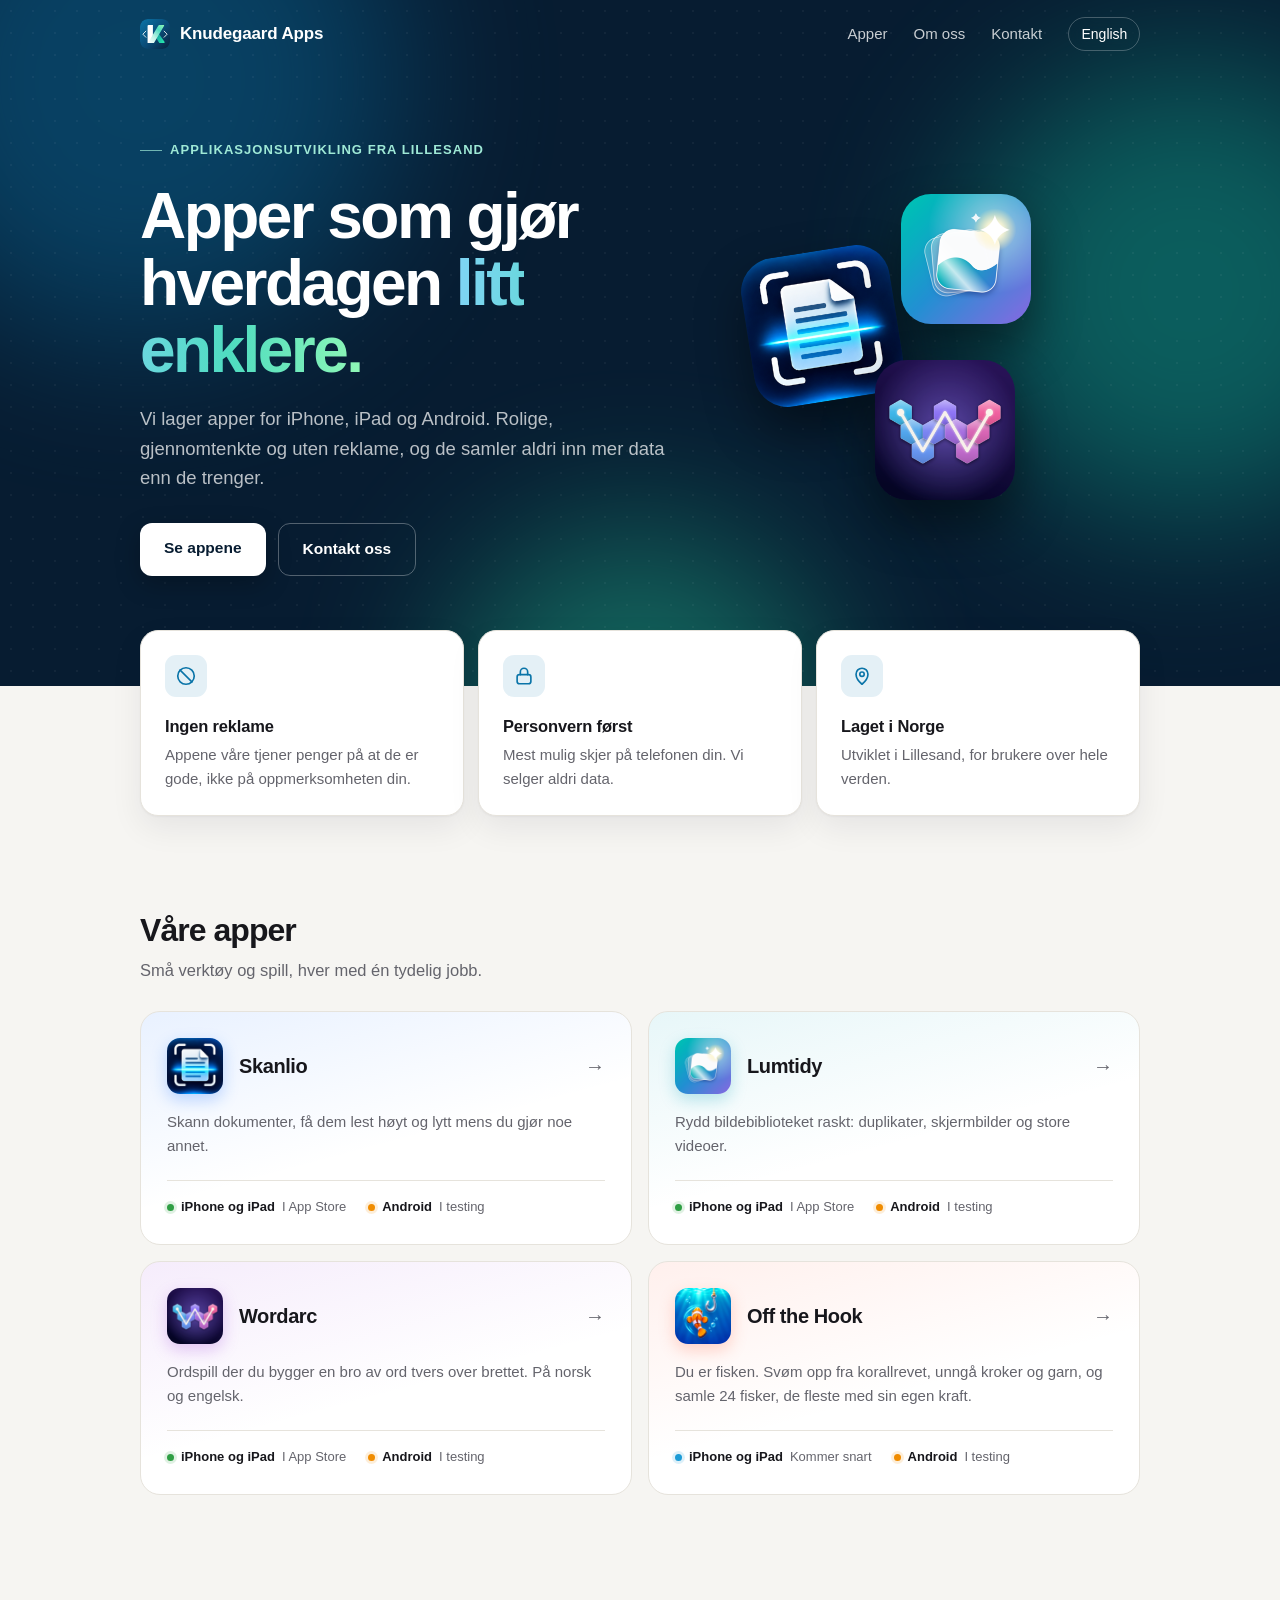
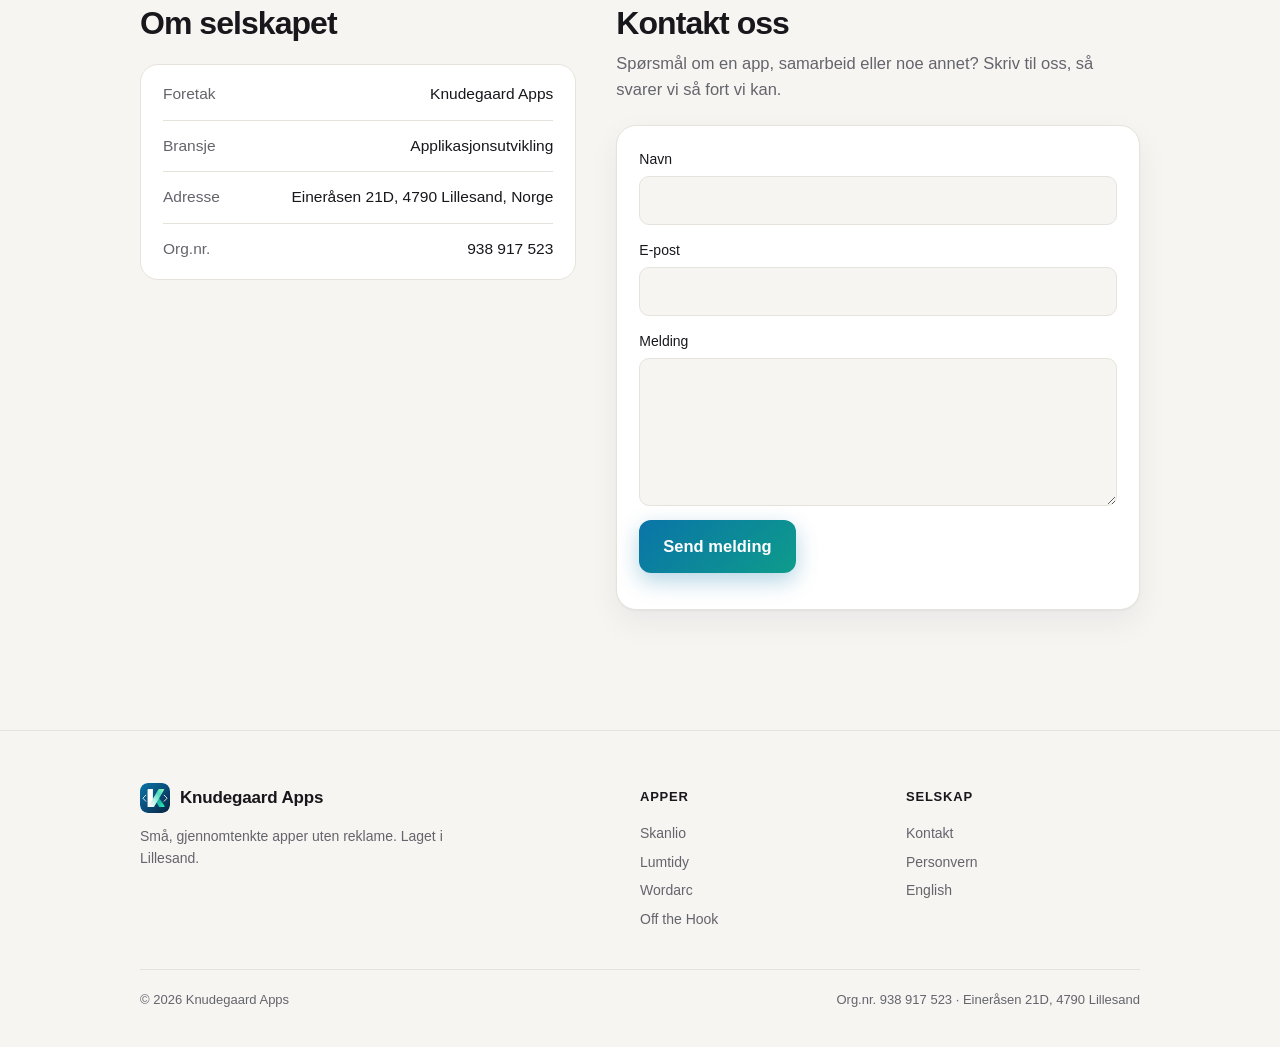
==== index.html @ a67d7568 "Fjern Google Fonts (personvern), bruk systemfont Co-Authored-By: Claude Opus 5.5 <noreply@anthropic." ====
<!doctype html>
<html lang="nb">
<head>
<meta charset="utf-8">
<meta name="viewport" content="width=device-width, initial-scale=1">
<title>Knudegaard Apps – apputvikling i Lillesand</title>
<meta name="description" content="Knudegaard Apps utvikler apper for iPhone, iPad og Android. Gjennomtenkte apper uten reklame og uten unødvendig datainnsamling.">
<meta name="theme-color" content="#071c31">
<link rel="icon" href="assets/favicon.svg" type="image/svg+xml"><link rel="apple-touch-icon" href="assets/apple-touch-icon.png">
<link rel="stylesheet" href="style.css?v=5">
<script type="application/ld+json">{"@context":"https://schema.org","@type":"Organization","name":"Knudegaard Apps","address":{"@type":"PostalAddress","streetAddress":"Eineråsen 21D","postalCode":"4790","addressLocality":"Lillesand","addressCountry":"NO"},"identifier":"938917523"}</script>
</head>
<body>
<header class="topbar"><div class="wrap bar">
  <a class="brand" href="./"><img class="mark" src="assets/logo.svg" alt="" width="30" height="30">Knudegaard Apps</a>
  <nav><a class="hide-sm" href="#apper">Apper</a><a class="hide-sm" href="#selskap">Om oss</a><a class="hide-sm" href="#kontakt">Kontakt</a><a class="lang" href="en/">English</a></nav>
</div></header>
<section class="hero">
  <div class="blob b1"></div><div class="blob b2"></div><div class="blob b3"></div>
  <div class="wrap">
    <div class="herogrid">
      <div>
        <p class="eyebrow">Applikasjonsutvikling fra Lillesand</p>
        <h1>Apper som gjør hverdagen <span class="grad">litt enklere.</span></h1>
        <p class="lead">Vi lager apper for iPhone, iPad og Android. Rolige, gjennomtenkte og uten reklame, og de samler aldri inn mer data enn de trenger.</p>
        <div class="ctas"><a class="btn primary" href="#apper">Se appene</a><a class="btn ghost" href="#kontakt">Kontakt oss</a></div>
      </div>
      <div class="stack" aria-hidden="true">
        <img class="i1" src="assets/skanlio.png" alt="">
        <img class="i2" src="assets/lumtidy.png" alt="">
        <img class="i3" src="assets/wordarc.png" alt="">
      </div>
    </div>
  </div>
</section>
<main class="wrap">
  <section class="values"><div class="value reveal"><span class="vicon" aria-hidden="true"><svg viewBox="0 0 24 24" width="22" height="22" fill="none" stroke="currentColor" stroke-width="1.8" stroke-linecap="round" stroke-linejoin="round"><circle cx="12" cy="12" r="9"/><path d="M5.6 5.6l12.8 12.8"/></svg></span><h3>Ingen reklame</h3><p>Appene våre tjener penger på at de er gode, ikke på oppmerksomheten din.</p></div><div class="value reveal"><span class="vicon" aria-hidden="true"><svg viewBox="0 0 24 24" width="22" height="22" fill="none" stroke="currentColor" stroke-width="1.8" stroke-linecap="round" stroke-linejoin="round"><rect x="4.5" y="10.5" width="15" height="10" rx="2.5"/><path d="M8 10.5V7.5a4 4 0 0 1 8 0v3"/></svg></span><h3>Personvern først</h3><p>Mest mulig skjer på telefonen din. Vi selger aldri data.</p></div><div class="value reveal"><span class="vicon" aria-hidden="true"><svg viewBox="0 0 24 24" width="22" height="22" fill="none" stroke="currentColor" stroke-width="1.8" stroke-linecap="round" stroke-linejoin="round"><path d="M12 21s-6.5-5.6-6.5-11a6.5 6.5 0 0 1 13 0c0 5.4-6.5 11-6.5 11z"/><circle cx="12" cy="10" r="2.4"/></svg></span><h3>Laget i Norge</h3><p>Utviklet i Lillesand, for brukere over hele verden.</p></div></section>

  <div class="sechead reveal" id="apper"><h2>Våre apper</h2><p class="sublead">Små verktøy og spill, hver med én tydelig jobb.</p></div>
  <div class="apps">
    <a class="app skanlio reveal" href="https://skanlio.app/">
  <div class="apphead"><img src="assets/skanlio.png" alt="" width="56" height="56"><strong>Skanlio</strong><span class="arrow" aria-hidden="true">→</span></div>
  <p>Skann dokumenter, få dem lest høyt og lytt mens du gjør noe annet.</p>
  <ul class="plats"><li class="plat live"><span>iPhone og iPad</span><b>I App Store</b></li><li class="plat test"><span>Android</span><b>I testing</b></li></ul>
</a>
    <a class="app lumtidy reveal" href="https://lumtidy.app/">
  <div class="apphead"><img src="assets/lumtidy.png" alt="" width="56" height="56"><strong>Lumtidy</strong><span class="arrow" aria-hidden="true">→</span></div>
  <p>Rydd bildebiblioteket raskt: duplikater, skjermbilder og store videoer.</p>
  <ul class="plats"><li class="plat live"><span>iPhone og iPad</span><b>I App Store</b></li><li class="plat test"><span>Android</span><b>I testing</b></li></ul>
</a>
    <a class="app wordarc reveal" href="https://wordarc.app/">
  <div class="apphead"><img src="assets/wordarc.png" alt="" width="56" height="56"><strong>Wordarc</strong><span class="arrow" aria-hidden="true">→</span></div>
  <p>Ordspill der du bygger en bro av ord tvers over brettet. På norsk og engelsk.</p>
  <ul class="plats"><li class="plat live"><span>iPhone og iPad</span><b>I App Store</b></li><li class="plat test"><span>Android</span><b>I testing</b></li></ul>
</a>
    <a class="app offthehook reveal" href="offthehook/">
  <div class="apphead"><img src="assets/offthehook.png" alt="" width="56" height="56"><strong>Off the Hook</strong><span class="arrow" aria-hidden="true">→</span></div>
  <p>Du er fisken. Svøm opp fra korallrevet, unngå kroker og garn, og samle 24 fisker, de fleste med sin egen kraft.</p>
  <ul class="plats"><li class="plat soon"><span>iPhone og iPad</span><b>Kommer snart</b></li><li class="plat test"><span>Android</span><b>I testing</b></li></ul>
</a>
  </div>

  <div class="twocol">
    <section class="reveal" id="selskap">
      <h2>Om selskapet</h2>
      <dl class="facts"><div><dt>Foretak</dt><dd>Knudegaard Apps</dd></div><div><dt>Bransje</dt><dd>Applikasjonsutvikling</dd></div><div><dt>Adresse</dt><dd>Eineråsen 21D, 4790 Lillesand, Norge</dd></div><div><dt>Org.nr.</dt><dd>938 917 523</dd></div></dl>
    </section>
    <section class="reveal">
      <h2 id="kontakt">Kontakt oss</h2>
      <p class="sublead">Spørsmål om en app, samarbeid eller noe annet? Skriv til oss, så svarer vi så fort vi kan.</p>
      <form class="contact" action="https://api.web3forms.com/submit" method="POST">
        <input type="hidden" name="access_key" value="a66e1077-ba51-46a3-9730-51c0641c0327">
        <input type="hidden" name="subject" value="Ny melding fra knudegaard.no">
        <input type="hidden" name="from_name" value="knudegaard.no">
        <input type="checkbox" name="botcheck" class="hp" tabindex="-1" autocomplete="off" aria-hidden="true">
        <label>Navn<input name="name" autocomplete="name" required maxlength="100"></label>
        <label>E-post<input type="email" name="email" autocomplete="email" required maxlength="200"></label>
        <label>Melding<textarea name="message" rows="5" required maxlength="5000"></textarea></label>
        <button type="submit">Send melding</button>
        <p class="status" role="status" aria-live="polite"></p>
      </form>
    </section>
  </div>
</main>
<footer class="site"><div class="wrap">
  <div class="fgrid">
    <div class="fbrand"><a class="brand" href="./"><img class="mark" src="assets/logo.svg" alt="" width="28" height="28">Knudegaard Apps</a><p>Små, gjennomtenkte apper uten reklame. Laget i Lillesand.</p></div>
    <div><h4>Apper</h4><a href="https://skanlio.app/">Skanlio</a><a href="https://lumtidy.app/">Lumtidy</a><a href="https://wordarc.app/">Wordarc</a><a href="offthehook/">Off the Hook</a></div>
    <div><h4>Selskap</h4><a href="#kontakt">Kontakt</a><a href="personvern.html">Personvern</a><a href="en/">English</a></div>
  </div>
  <div class="fbottom"><span>© 2026 Knudegaard Apps</span><span>Org.nr. 938 917 523 · Eineråsen 21D, 4790 Lillesand</span></div>
</div></footer>
<script>
const tb = document.querySelector('.topbar'), onS = () => tb.classList.toggle('scrolled', scrollY > 12); addEventListener('scroll', onS, { passive: true }); onS();
const io = 'IntersectionObserver' in window ? new IntersectionObserver((es) => es.forEach(e => { if (e.isIntersecting) { e.target.classList.add('in'); io.unobserve(e.target); } }), { threshold: 0.12 }) : null;
document.querySelectorAll('.reveal').forEach(el => io ? io.observe(el) : el.classList.add('in'));
document.querySelector('form.contact').addEventListener('submit', async (e) => {
  e.preventDefault();
  const f = e.target, b = f.querySelector('button'), s = f.querySelector('.status');
  b.disabled = true; b.textContent = 'Sender …'; s.textContent = ''; s.className = 'status';
  try {
    const r = await fetch(f.action, { method: 'POST', headers: { 'Accept': 'application/json' }, body: new FormData(f) });
    const j = await r.json();
    if (!r.ok || !j.success) throw new Error();
    f.reset(); s.textContent = 'Takk! Meldingen er sendt, og vi svarer så fort vi kan.'; s.classList.add('ok');
  } catch {
    s.textContent = 'Noe gikk galt. Prøv igjen litt senere.'; s.classList.add('err');
  } finally {
    b.disabled = false; b.textContent = 'Send melding';
  }
});
</script>
</body>
</html>
---- style.css ----
:root {
  --bg: #f6f5f2;
  --card: #ffffff;
  --text: #17171c;
  --muted: #64646c;
  --line: #e6e3dc;
  --accent: #0a74a8;
  --accent2: #0e9c8b;
  --hero: #071c31;
}
@media (prefers-color-scheme: dark) {
  :root { --bg: #0d0d12; --card: #17171e; --text: #f1f1f5; --muted: #9b9ba6; --line: #26262f; --accent: #4cc3e6; --accent2: #2cefb0; }
}
* { box-sizing: border-box; }
html { -webkit-text-size-adjust: 100%; scroll-behavior: smooth; }
body {
  -webkit-font-smoothing: antialiased;
  margin: 0; background: var(--bg); color: var(--text); overflow-x: hidden;
  font: 16.5px/1.6 -apple-system, BlinkMacSystemFont, "Segoe UI", Roboto, Helvetica, Arial, sans-serif;
}
a { color: var(--accent); }
.wrap { max-width: 1040px; margin: 0 auto; padding: 0 20px; }

/* Topp */
.hero { position: relative; overflow: hidden; background: var(--hero); color: #fff; padding: 68px 0 110px; isolation: isolate; }
.blob { position: absolute; border-radius: 50%; filter: blur(80px); opacity: .42; z-index: -1; animation: drift 18s ease-in-out infinite alternate; }
.b1 { width: 520px; height: 520px; background: #0a74a8; top: -180px; left: -120px; }
.b2 { width: 460px; height: 460px; background: #12b89a; top: 60px; right: -140px; animation-delay: -6s; }
.b3 { width: 380px; height: 380px; background: #2cefb0; bottom: -220px; left: 35%; opacity: .35; animation-delay: -12s; }
@keyframes drift { to { transform: translate(40px, 30px) scale(1.08); } }
.hero::after { content: ""; position: absolute; inset: 0; z-index: -1;
  background-image: radial-gradient(rgba(255,255,255,.045) 1px, transparent 1px); background-size: 22px 22px; }
header { padding: 26px 0 0; display: flex; justify-content: space-between; align-items: center; gap: 12px; }
.topbar { display: block; position: fixed; top: 0; left: 0; right: 0; z-index: 50; color: #fff; padding: 0; transition: background .25s, box-shadow .25s, border-color .25s; border-bottom: 1px solid transparent; }
.topbar.scrolled { background: rgba(7,28,49,.82); backdrop-filter: saturate(160%) blur(14px); -webkit-backdrop-filter: saturate(160%) blur(14px); border-bottom-color: rgba(255,255,255,.08); }
.bar { height: 68px; display: flex; align-items: center; justify-content: space-between; gap: 16px; }
.topbar nav { display: flex; align-items: center; gap: 26px; }
.topbar nav a { color: rgba(255,255,255,.78); text-decoration: none; font-size: 15px; font-weight: 500; transition: color .2s; }
.topbar nav a:hover { color: #fff; }
.topbar nav .lang { color: #fff; }
.brand { font-weight: 700; font-size: 17px; letter-spacing: -0.01em; text-decoration: none; color: inherit; display: flex; align-items: center; gap: 10px; }
.mark { width: 30px; height: 30px; border-radius: 8px; display: block; }
.lang { font-size: 14px !important; color: rgba(255,255,255,.85); text-decoration: none; border: 1px solid rgba(255,255,255,.25); padding: 5px 12px; border-radius: 99px; backdrop-filter: blur(8px); }
.herogrid { display: grid; grid-template-columns: 1.25fr 1fr; gap: 40px; align-items: center; padding-top: 64px; }
.eyebrow { display: inline-flex; align-items: center; gap: 8px; margin: 0 0 22px; font-size: 13px; font-weight: 600; letter-spacing: .08em; text-transform: uppercase; color: #9fe9d6; }
.eyebrow::before { content: ""; width: 22px; height: 1.5px; background: currentColor; opacity: .7; }
.hero h1 { font-size: clamp(38px, 6.4vw, 64px); line-height: 1.05; letter-spacing: -0.04em; font-weight: 800; margin: 0 0 20px; }
.grad { background: linear-gradient(90deg, #7fd4f5, #4fdcc0 55%, #8ff7b6); -webkit-background-clip: text; background-clip: text; color: transparent; }
.lead { font-size: 18.5px; color: rgba(255,255,255,.72); margin: 0 0 30px; max-width: 32em; }
.ctas { display: flex; flex-wrap: wrap; gap: 12px; }
.btn { text-decoration: none; font-weight: 600; font-size: 15.5px; padding: 13px 24px; border-radius: 12px; transition: transform .2s, box-shadow .2s, background .2s; }
.btn.primary { background: #fff; color: var(--hero); box-shadow: 0 8px 24px rgba(0,0,0,.25); }
.btn.ghost { color: #fff; border: 1px solid rgba(255,255,255,.3); }
.btn:hover { transform: translateY(-2px); }
.btn.ghost:hover { background: rgba(255,255,255,.08); }

.stack { position: relative; height: 320px; }
.stack img { position: absolute; width: 150px; height: 150px; border-radius: 34px; box-shadow: 0 24px 50px rgba(0,0,0,.45); animation: float 6s ease-in-out infinite; }
.stack .i1 { left: 8%; top: 18%; transform: rotate(-9deg); --r: -9deg; }
.stack .i2 { left: 44%; top: 0; width: 130px; height: 130px; border-radius: 30px; --r: 8deg; animation-delay: -2s; }
.stack .i3 { left: 38%; top: 52%; width: 140px; height: 140px; border-radius: 32px; --r: -4deg; animation-delay: -4s; }
@keyframes float { 0%, 100% { transform: translateY(0) rotate(var(--r)); } 50% { transform: translateY(-14px) rotate(var(--r)); } }

/* Verdier */
.values { display: grid; grid-template-columns: repeat(3, 1fr); gap: 14px; margin-top: -56px; position: relative; }
.value { background: var(--card); border: 1px solid var(--line); border-radius: 18px; padding: 24px; box-shadow: 0 1px 2px rgba(20,20,40,.04), 0 12px 32px rgba(20,20,40,.07); }
.vicon { display: inline-grid; place-items: center; width: 42px; height: 42px; border-radius: 11px; color: var(--accent); background: color-mix(in srgb, var(--accent) 11%, transparent); }
.value h3 { margin: 16px 0 4px; font-size: 16.5px; letter-spacing: -0.01em; }
.value p { margin: 0; color: var(--muted); font-size: 15px; }

h2 { font-size: 32px; letter-spacing: -0.03em; font-weight: 700; margin: 0 0 8px; line-height: 1.15; }
.kicker { margin: 0 0 8px; font-size: 13px; font-weight: 600; letter-spacing: .08em; text-transform: uppercase; color: var(--accent); }
.sechead { margin: 96px 0 28px; scroll-margin-top: 90px; }
#selskap, #kontakt { scroll-margin-top: 90px; }
.sublead { color: var(--muted); margin: 0 0 22px; max-width: 36em; }
.sechead .sublead { margin: 0; }

/* Apper */
.apps { display: grid; grid-template-columns: repeat(2, 1fr); gap: 16px; }
.app { --tint: 91,75,255; display: flex; flex-direction: column; padding: 26px; border-radius: 20px; text-decoration: none; color: var(--text);
  background: linear-gradient(165deg, rgba(var(--tint), .10), rgba(var(--tint), 0) 55%), var(--card);
  border: 1px solid var(--line); transition: transform .25s, box-shadow .25s, border-color .25s; }
.app:hover { transform: translateY(-3px); border-color: rgba(var(--tint), .45); box-shadow: 0 18px 40px rgba(var(--tint), .16); }
.app.skanlio { --tint: 37, 120, 255; }
.app.lumtidy { --tint: 20, 170, 190; }
.app.wordarc { --tint: 160, 70, 220; }
.app.offthehook { --tint: 255, 107, 77; }
.apphead { display: flex; align-items: center; gap: 16px; }
.app img { width: 56px; height: 56px; border-radius: 13px; box-shadow: 0 6px 16px rgba(var(--tint), .28); flex: none; }
.apphead strong { font-size: 20px; letter-spacing: -0.02em; font-weight: 700; flex: 1; }
.arrow { color: var(--muted); font-size: 20px; transition: transform .25s, color .25s; }
.app:hover .arrow { transform: translateX(4px); color: rgb(var(--tint)); }
.app p { margin: 16px 0 22px; color: var(--muted); font-size: 15px; flex: 1; }
.plats { list-style: none; display: flex; flex-wrap: wrap; gap: 8px 22px; margin: 0; padding: 16px 0 0; border-top: 1px solid var(--line); }
.plat { display: inline-flex; align-items: center; gap: 7px; font-size: 13px; color: var(--muted); white-space: nowrap; }
.plat span { font-weight: 600; color: var(--text); }
.plat b { font-weight: 500; }
.plat::before { content: ""; width: 7px; height: 7px; border-radius: 50%; background: #a8a8b0; }
.plat.live::before { background: #2f9e44; box-shadow: 0 0 0 3px rgba(47,158,68,.15); }
.plat.test::before { background: #f08c00; box-shadow: 0 0 0 3px rgba(240,140,0,.15); }
.plat.soon::before { background: #1c9bd6; box-shadow: 0 0 0 3px rgba(28,155,214,.15); }

/* Selskap og kontakt */
.twocol { display: grid; grid-template-columns: 1fr 1.2fr; gap: 40px; align-items: start; margin-top: 110px; }
.facts { background: var(--card); border: 1px solid var(--line); border-radius: 18px; padding: 4px 22px; margin: 22px 0 0; font-size: 15.5px; }
.facts div { display: flex; justify-content: space-between; gap: 16px; padding: 13px 0; border-bottom: 1px solid var(--line); }
.facts div:last-child { border-bottom: 0; }
.facts dt { color: var(--muted); }
.facts dd { margin: 0; text-align: right; font-weight: 500; }
.contact { position: relative; background: var(--card); border-radius: 20px; padding: 22px; display: grid; gap: 14px;
  border: 1px solid var(--line); box-shadow: 0 1px 2px rgba(20,20,40,.04), 0 12px 32px rgba(20,20,40,.06); }
.contact label { display: grid; gap: 6px; font-size: 14px; font-weight: 500; color: var(--text); }
.contact input, .contact textarea { font: inherit; color: var(--text); background: var(--bg); border: 1px solid var(--line); border-radius: 10px; padding: 11px 13px; width: 100%; font-size: 15.5px; }
.contact input:focus, .contact textarea:focus { outline: 2px solid var(--accent); outline-offset: 1px; border-color: transparent; }
.contact button { font: inherit; font-weight: 600; color: #fff; border: 0; border-radius: 12px; padding: 13px 24px; justify-self: start; cursor: pointer;
  background: linear-gradient(135deg, #0a74a8, #0e9c8b); box-shadow: 0 8px 22px rgba(10,116,168,.3); transition: transform .2s; }
.contact button:hover { transform: translateY(-2px); }
.contact button:disabled { opacity: .6; cursor: default; transform: none; }
.contact .hp { display: none; }
.status { margin: 0; font-size: 15px; }
.status.ok { color: #2f9e44; }
.status.err { color: #e03131; }

footer { color: var(--muted); font-size: 14px; padding: 72px 20px 40px; display: flex; flex-wrap: wrap; gap: 8px 20px; }
footer a { color: var(--muted); }
footer.site { display: block; padding: 0; margin-top: 120px; border-top: 1px solid var(--line); }
.fgrid { display: grid; grid-template-columns: 2fr 1fr 1fr; gap: 32px; padding: 52px 0 36px; }
.fbrand .brand { color: var(--text); }
.fbrand p { margin: 12px 0 0; max-width: 22em; }
.fgrid h4 { margin: 4px 0 12px; font-size: 13px; font-weight: 600; letter-spacing: .06em; text-transform: uppercase; color: var(--text); }
.fgrid div > a:not(.brand) { display: block; text-decoration: none; padding: 3px 0; transition: color .2s; }
.fgrid a:hover { color: var(--text); }
.fbottom { display: flex; flex-wrap: wrap; justify-content: space-between; gap: 6px 20px; padding: 20px 0 36px; border-top: 1px solid var(--line); font-size: 13px; }

/* Personvernsider */
body.plain header { color: var(--text); }
body.plain .wrap { max-width: 760px; }
.prose h1 { font-size: 38px; font-weight: 800; letter-spacing: -0.02em; margin: 56px 0 8px; }

/* Inn ved scroll */
.reveal { opacity: 0; transform: translateY(18px); transition: opacity .6s ease, transform .6s ease; }
.reveal.in { opacity: 1; transform: none; }
.apps .reveal:nth-child(2), .values .reveal:nth-child(2) { transition-delay: .08s; }
.apps .reveal:nth-child(3), .values .reveal:nth-child(3) { transition-delay: .16s; }
.apps .reveal:nth-child(4) { transition-delay: .24s; }
@media (prefers-reduced-motion: reduce) {
  .blob, .stack img { animation: none; }
  .reveal { opacity: 1; transform: none; transition: none; }
  html { scroll-behavior: auto; }
}

@media (max-width: 860px) {
  .herogrid { grid-template-columns: 1fr; padding-top: 48px; gap: 8px; }
  .stack { height: 210px; order: -1; }
  .hero { padding-bottom: 96px; }
  .stack img { width: 104px; height: 104px; border-radius: 24px; }
  .stack .i1 { left: 6%; top: 30%; }
  .stack .i2 { left: 38%; top: 2%; width: 92px; height: 92px; border-radius: 21px; }
  .stack .i3 { left: 62%; top: 38%; width: 98px; height: 98px; border-radius: 22px; }
  .values, .apps, .twocol { grid-template-columns: 1fr; }
  h2 { font-size: 27px; }
  .sechead { margin-top: 72px; }
  .twocol { margin-top: 80px; gap: 56px; }
  .hide-sm { display: none; }
  .fgrid { grid-template-columns: 1fr 1fr; }
  .fbrand { grid-column: 1 / -1; }
}
@media (max-width: 520px) {
  .facts div { flex-direction: column; gap: 2px; }
  .facts dd { text-align: left; }
}
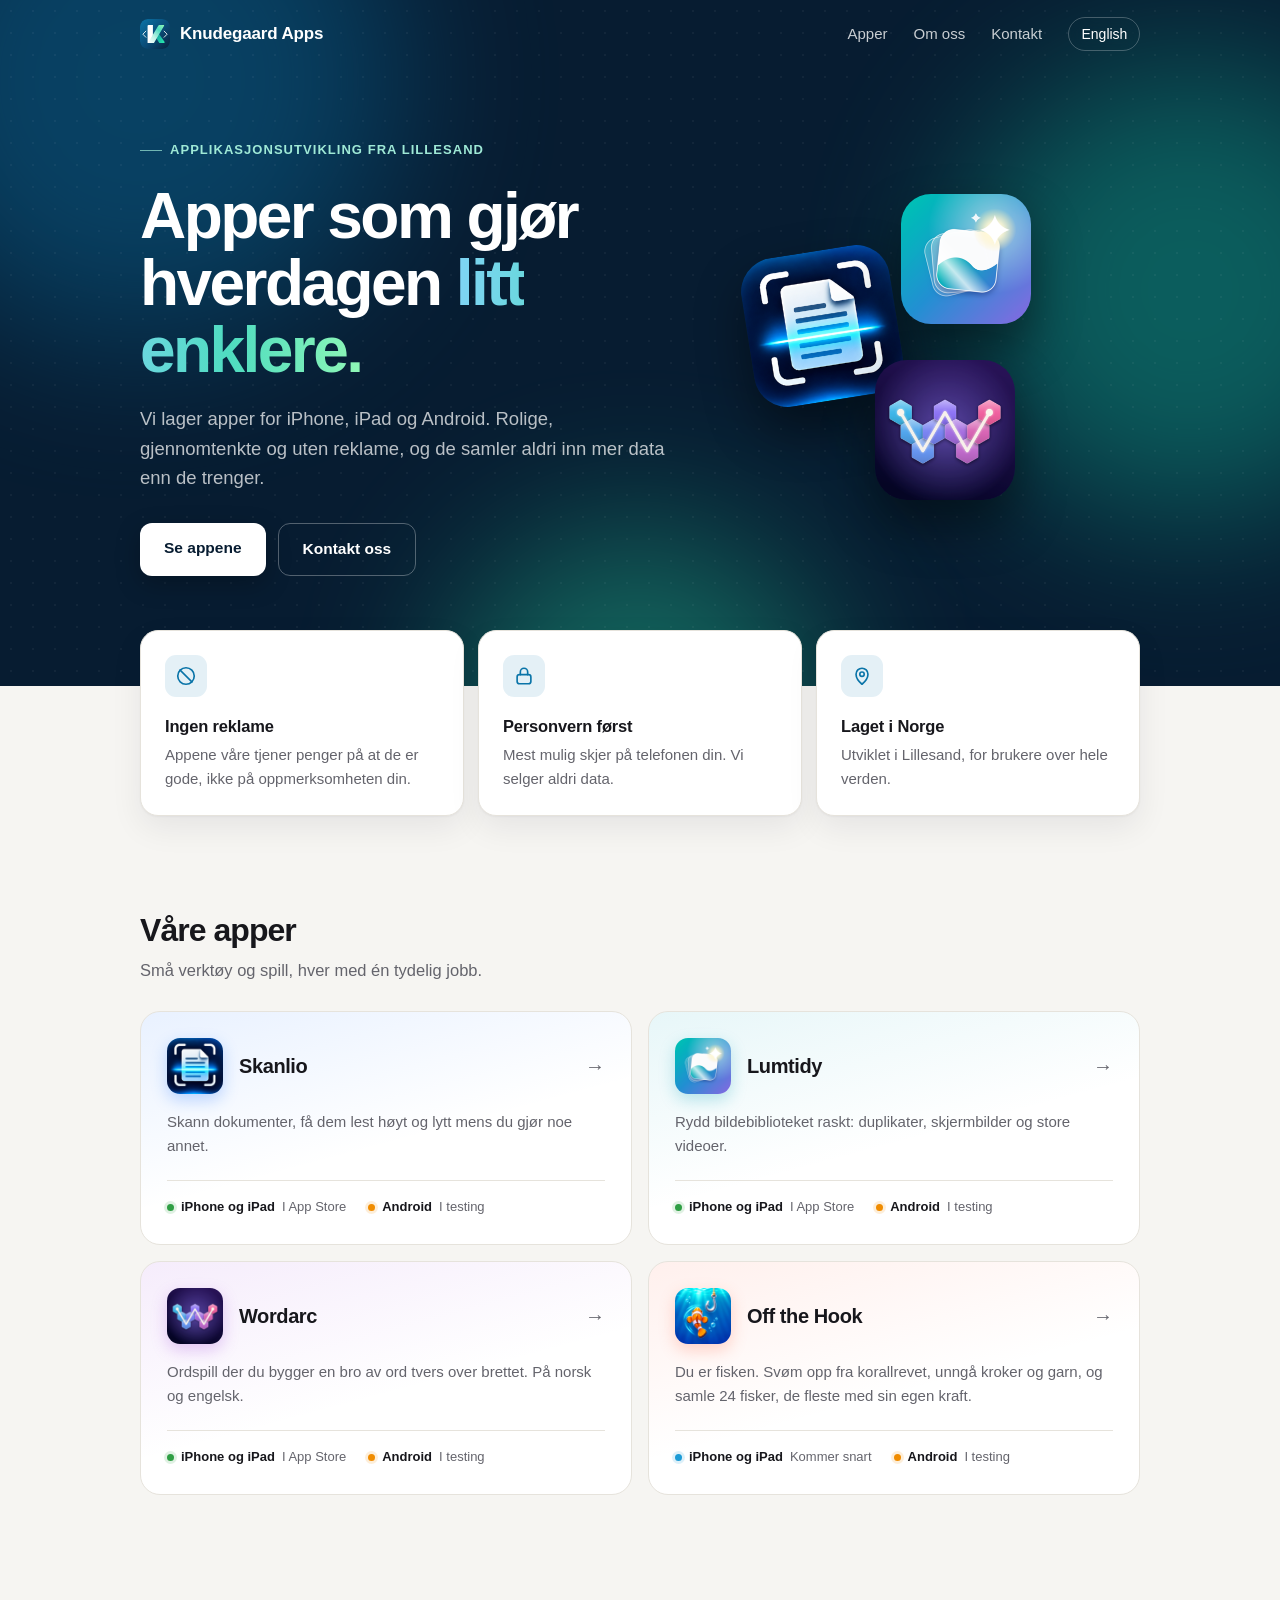
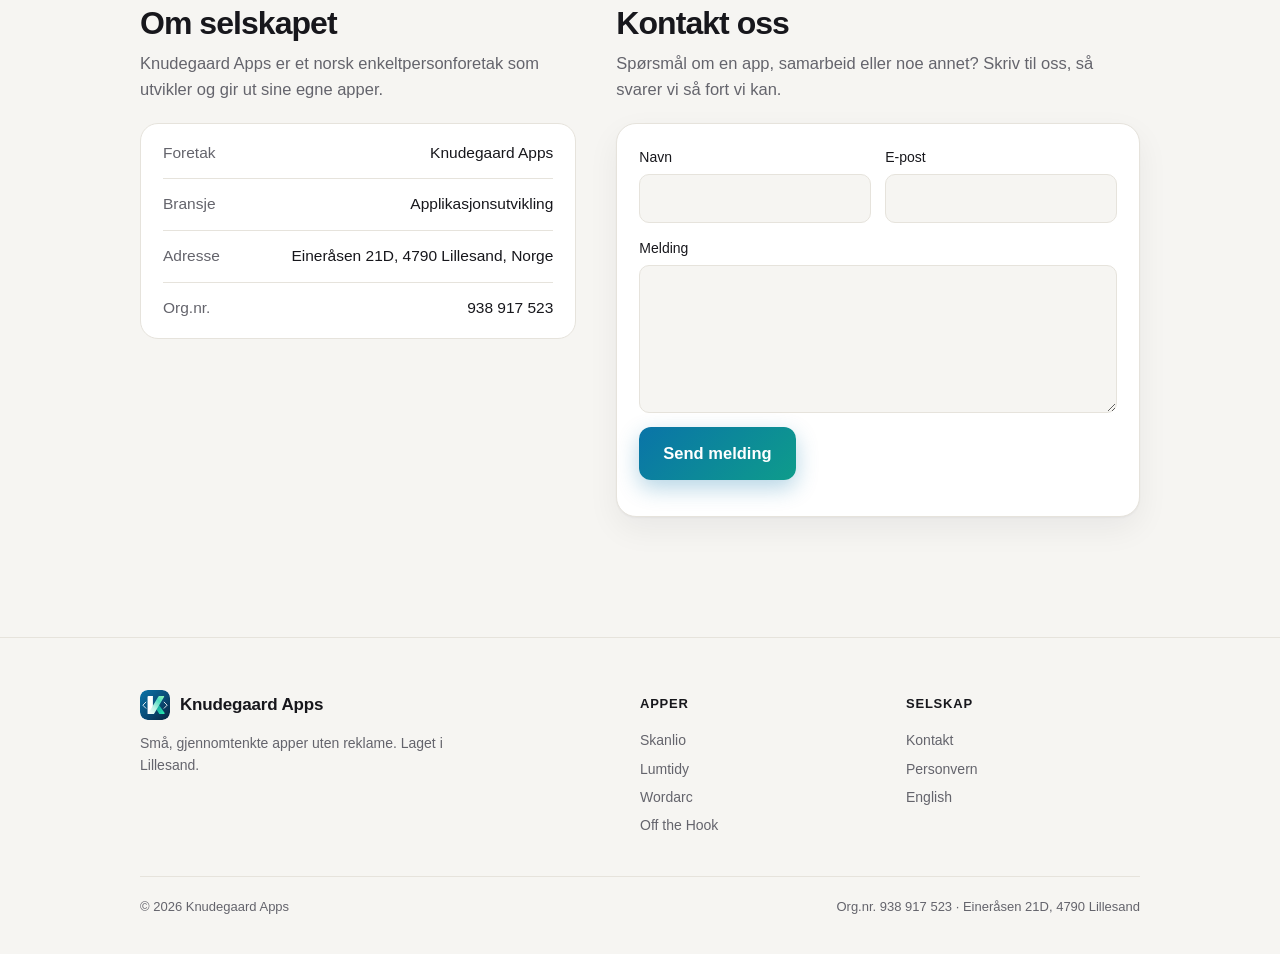
==== commit 21e5923c: "Om selskapet og Kontakt oss på linje: felles rader, ingress på begge, kompakt skjema Co-Authored-By:" ====
--- a/index.html
+++ b/index.html
@@ -7,7 +7,7 @@
 <meta name="description" content="Knudegaard Apps utvikler apper for iPhone, iPad og Android. Gjennomtenkte apper uten reklame og uten unødvendig datainnsamling.">
 <meta name="theme-color" content="#071c31">
 <link rel="icon" href="assets/favicon.svg" type="image/svg+xml"><link rel="apple-touch-icon" href="assets/apple-touch-icon.png">
-<link rel="stylesheet" href="style.css?v=5">
+<link rel="stylesheet" href="style.css?v=6">
 <script type="application/ld+json">{"@context":"https://schema.org","@type":"Organization","name":"Knudegaard Apps","address":{"@type":"PostalAddress","streetAddress":"Eineråsen 21D","postalCode":"4790","addressLocality":"Lillesand","addressCountry":"NO"},"identifier":"938917523"}</script>
 </head>
 <body>
@@ -63,6 +63,7 @@
   <div class="twocol">
     <section class="reveal" id="selskap">
       <h2>Om selskapet</h2>
+      <p class="sublead">Knudegaard Apps er et norsk enkeltpersonforetak som utvikler og gir ut sine egne apper.</p>
       <dl class="facts"><div><dt>Foretak</dt><dd>Knudegaard Apps</dd></div><div><dt>Bransje</dt><dd>Applikasjonsutvikling</dd></div><div><dt>Adresse</dt><dd>Eineråsen 21D, 4790 Lillesand, Norge</dd></div><div><dt>Org.nr.</dt><dd>938 917 523</dd></div></dl>
     </section>
     <section class="reveal">
@@ -73,8 +74,8 @@
         <input type="hidden" name="subject" value="Ny melding fra knudegaard.no">
         <input type="hidden" name="from_name" value="knudegaard.no">
         <input type="checkbox" name="botcheck" class="hp" tabindex="-1" autocomplete="off" aria-hidden="true">
-        <label>Navn<input name="name" autocomplete="name" required maxlength="100"></label>
-        <label>E-post<input type="email" name="email" autocomplete="email" required maxlength="200"></label>
+        <div class="row2"><label>Navn<input name="name" autocomplete="name" required maxlength="100"></label>
+        <label>E-post<input type="email" name="email" autocomplete="email" required maxlength="200"></label></div>
         <label>Melding<textarea name="message" rows="5" required maxlength="5000"></textarea></label>
         <button type="submit">Send melding</button>
         <p class="status" role="status" aria-live="polite"></p>
--- a/style.css
+++ b/style.css
@@ -101,7 +101,12 @@
 .plat.soon::before { background: #1c9bd6; box-shadow: 0 0 0 3px rgba(28,155,214,.15); }
 
 /* Selskap og kontakt */
-.twocol { display: grid; grid-template-columns: 1fr 1.2fr; gap: 40px; align-items: start; margin-top: 110px; }
+.twocol { display: grid; grid-template-columns: 1fr 1.2fr; grid-template-rows: auto auto 1fr; column-gap: 40px; align-items: start; margin-top: 110px; }
+.twocol > section { display: grid; grid-row: span 3; grid-template-rows: subgrid; align-content: start; }
+.twocol h2 { align-self: end; }
+.twocol .sublead { margin-bottom: 20px; }
+.twocol .facts, .twocol .contact { margin: 0; align-self: start; }
+.row2 { display: grid; grid-template-columns: 1fr 1fr; gap: 14px; }
 .facts { background: var(--card); border: 1px solid var(--line); border-radius: 18px; padding: 4px 22px; margin: 22px 0 0; font-size: 15.5px; }
 .facts div { display: flex; justify-content: space-between; gap: 16px; padding: 13px 0; border-bottom: 1px solid var(--line); }
 .facts div:last-child { border-bottom: 0; }
@@ -158,6 +163,8 @@
   .stack .i2 { left: 38%; top: 2%; width: 92px; height: 92px; border-radius: 21px; }
   .stack .i3 { left: 62%; top: 38%; width: 98px; height: 98px; border-radius: 22px; }
   .values, .apps, .twocol { grid-template-columns: 1fr; }
+  .twocol { grid-template-rows: none; }
+  .twocol > section { grid-row: auto; grid-template-rows: none; }
   h2 { font-size: 27px; }
   .sechead { margin-top: 72px; }
   .twocol { margin-top: 80px; gap: 56px; }
@@ -166,6 +173,7 @@
   .fbrand { grid-column: 1 / -1; }
 }
 @media (max-width: 520px) {
+  .row2 { grid-template-columns: 1fr; }
   .facts div { flex-direction: column; gap: 2px; }
   .facts dd { text-align: left; }
 }
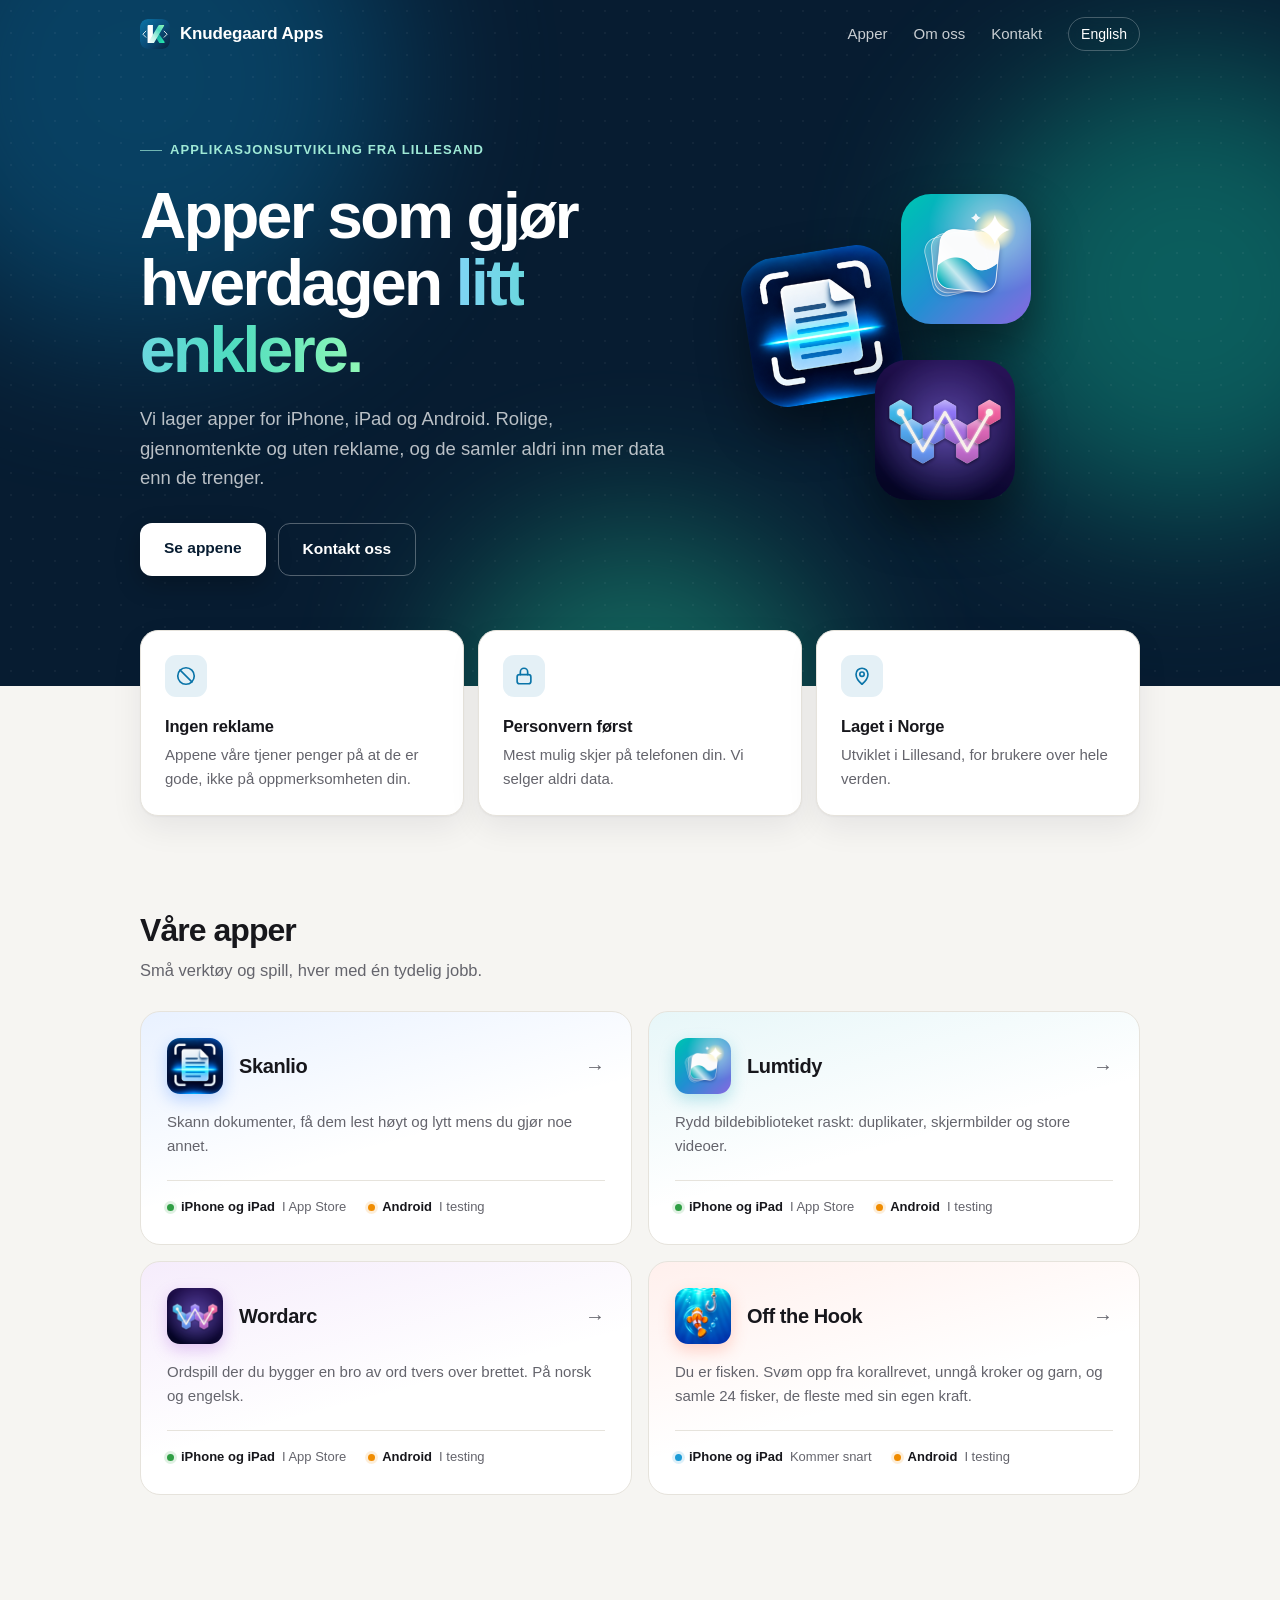
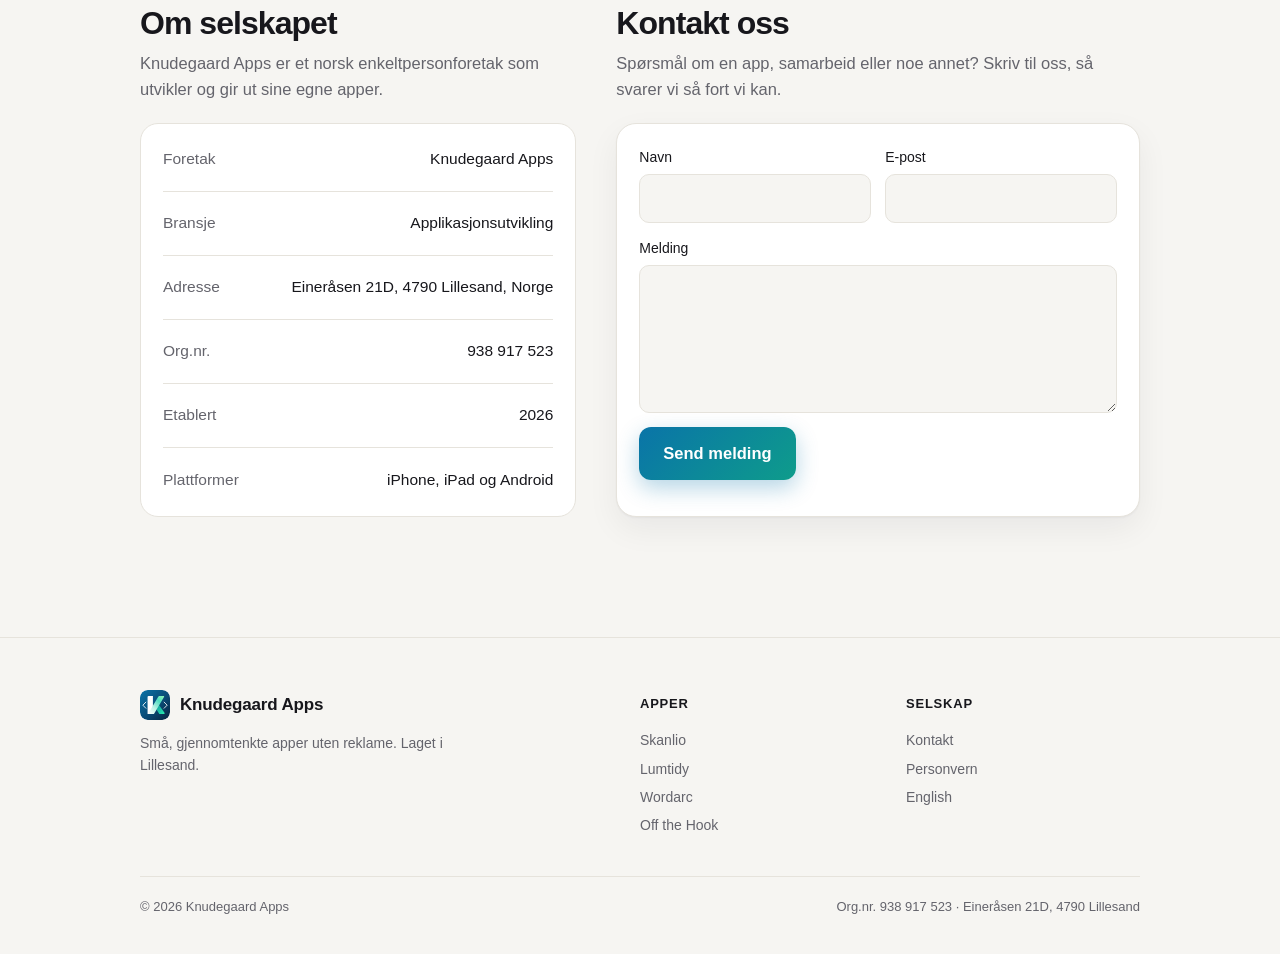
==== commit ac377d4c: "Like store bokser: firmaboksen fyller høyden, nye rader Etablert og Plattformer Co-Authored-By: Clau" ====
--- a/index.html
+++ b/index.html
@@ -64,7 +64,7 @@
     <section class="reveal" id="selskap">
       <h2>Om selskapet</h2>
       <p class="sublead">Knudegaard Apps er et norsk enkeltpersonforetak som utvikler og gir ut sine egne apper.</p>
-      <dl class="facts"><div><dt>Foretak</dt><dd>Knudegaard Apps</dd></div><div><dt>Bransje</dt><dd>Applikasjonsutvikling</dd></div><div><dt>Adresse</dt><dd>Eineråsen 21D, 4790 Lillesand, Norge</dd></div><div><dt>Org.nr.</dt><dd>938 917 523</dd></div></dl>
+      <dl class="facts"><div><dt>Foretak</dt><dd>Knudegaard Apps</dd></div><div><dt>Bransje</dt><dd>Applikasjonsutvikling</dd></div><div><dt>Adresse</dt><dd>Eineråsen 21D, 4790 Lillesand, Norge</dd></div><div><dt>Org.nr.</dt><dd>938 917 523</dd></div><div><dt>Etablert</dt><dd>2026</dd></div><div><dt>Plattformer</dt><dd>iPhone, iPad og Android</dd></div></dl>
     </section>
     <section class="reveal">
       <h2 id="kontakt">Kontakt oss</h2>
--- a/style.css
+++ b/style.css
@@ -105,7 +105,9 @@
 .twocol > section { display: grid; grid-row: span 3; grid-template-rows: subgrid; align-content: start; }
 .twocol h2 { align-self: end; }
 .twocol .sublead { margin-bottom: 20px; }
-.twocol .facts, .twocol .contact { margin: 0; align-self: start; }
+.twocol .facts, .twocol .contact { margin: 0; }
+.twocol .facts { align-self: stretch; display: flex; flex-direction: column; }
+.twocol .facts div { flex: 1; align-items: center; }
 .row2 { display: grid; grid-template-columns: 1fr 1fr; gap: 14px; }
 .facts { background: var(--card); border: 1px solid var(--line); border-radius: 18px; padding: 4px 22px; margin: 22px 0 0; font-size: 15.5px; }
 .facts div { display: flex; justify-content: space-between; gap: 16px; padding: 13px 0; border-bottom: 1px solid var(--line); }
@@ -174,6 +176,6 @@
 }
 @media (max-width: 520px) {
   .row2 { grid-template-columns: 1fr; }
-  .facts div { flex-direction: column; gap: 2px; }
+  .facts div, .twocol .facts div { flex-direction: column; gap: 2px; align-items: flex-start; }
   .facts dd { text-align: left; }
 }
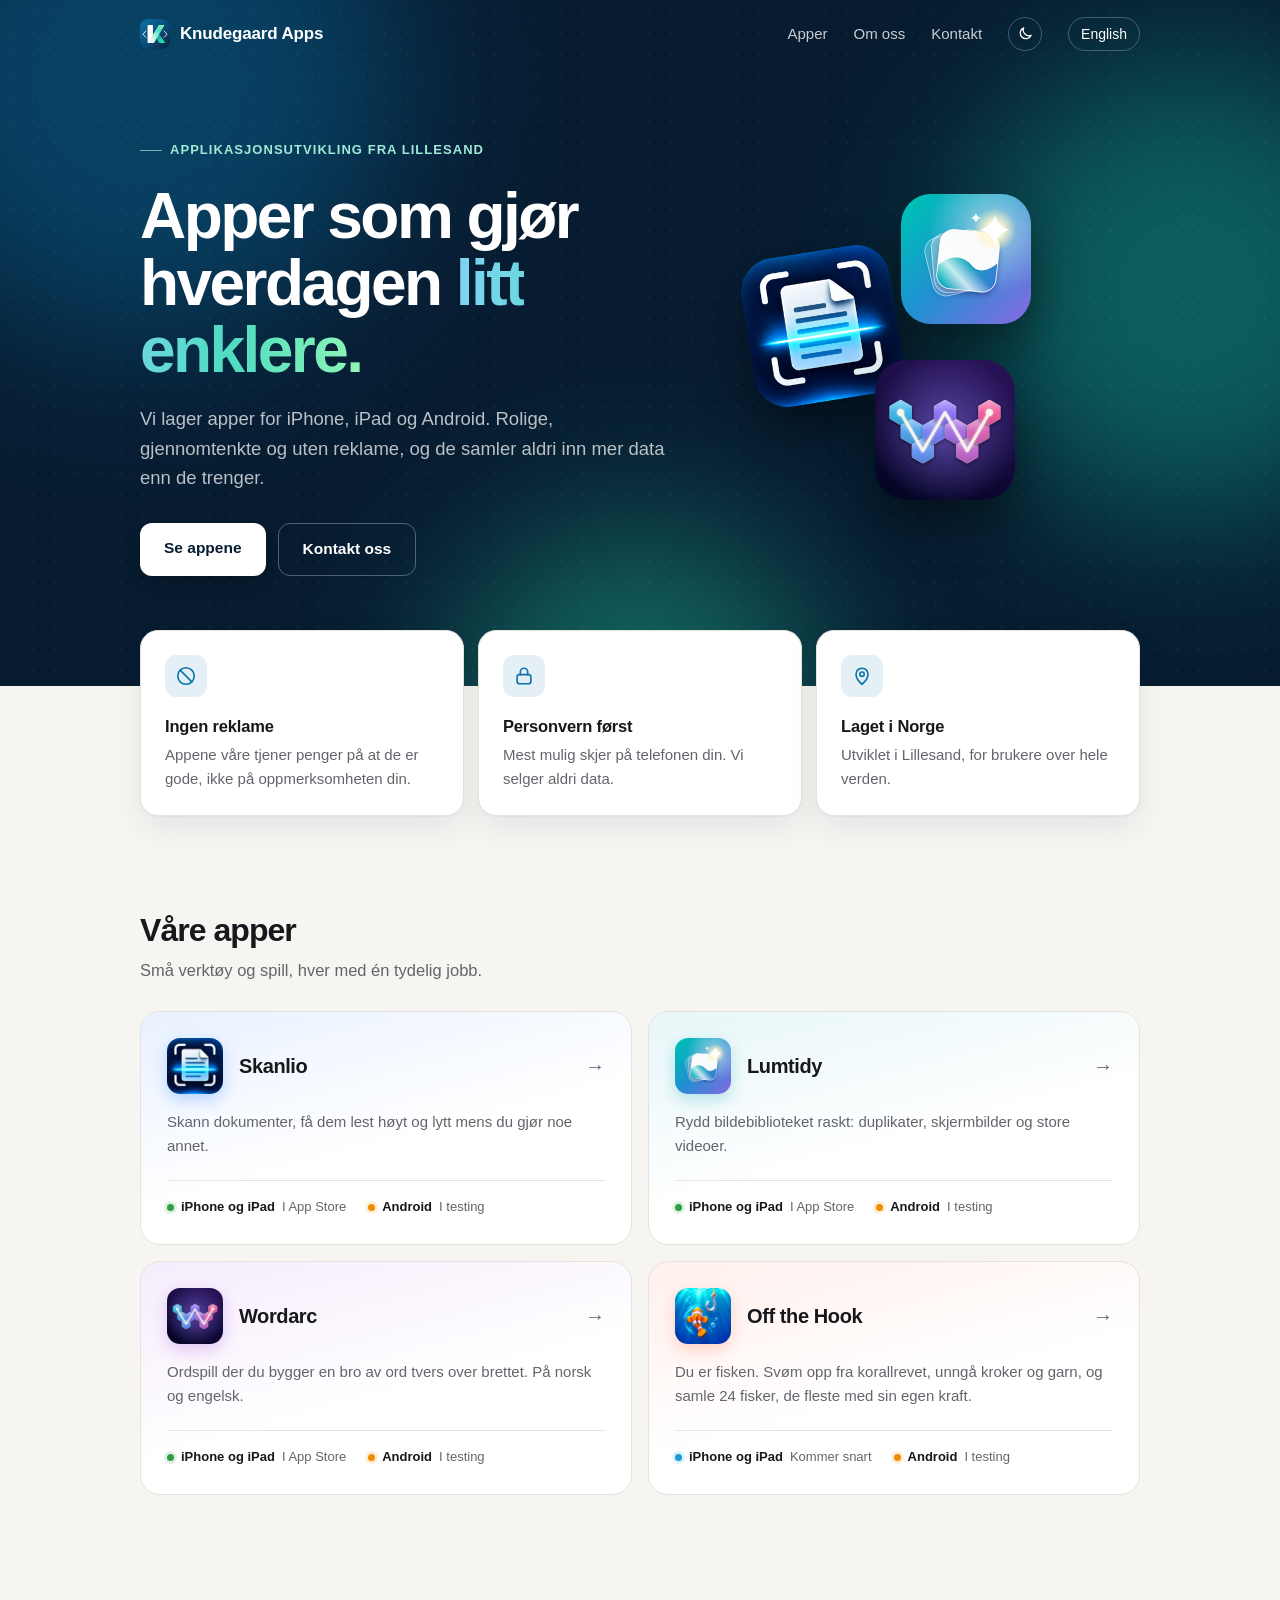
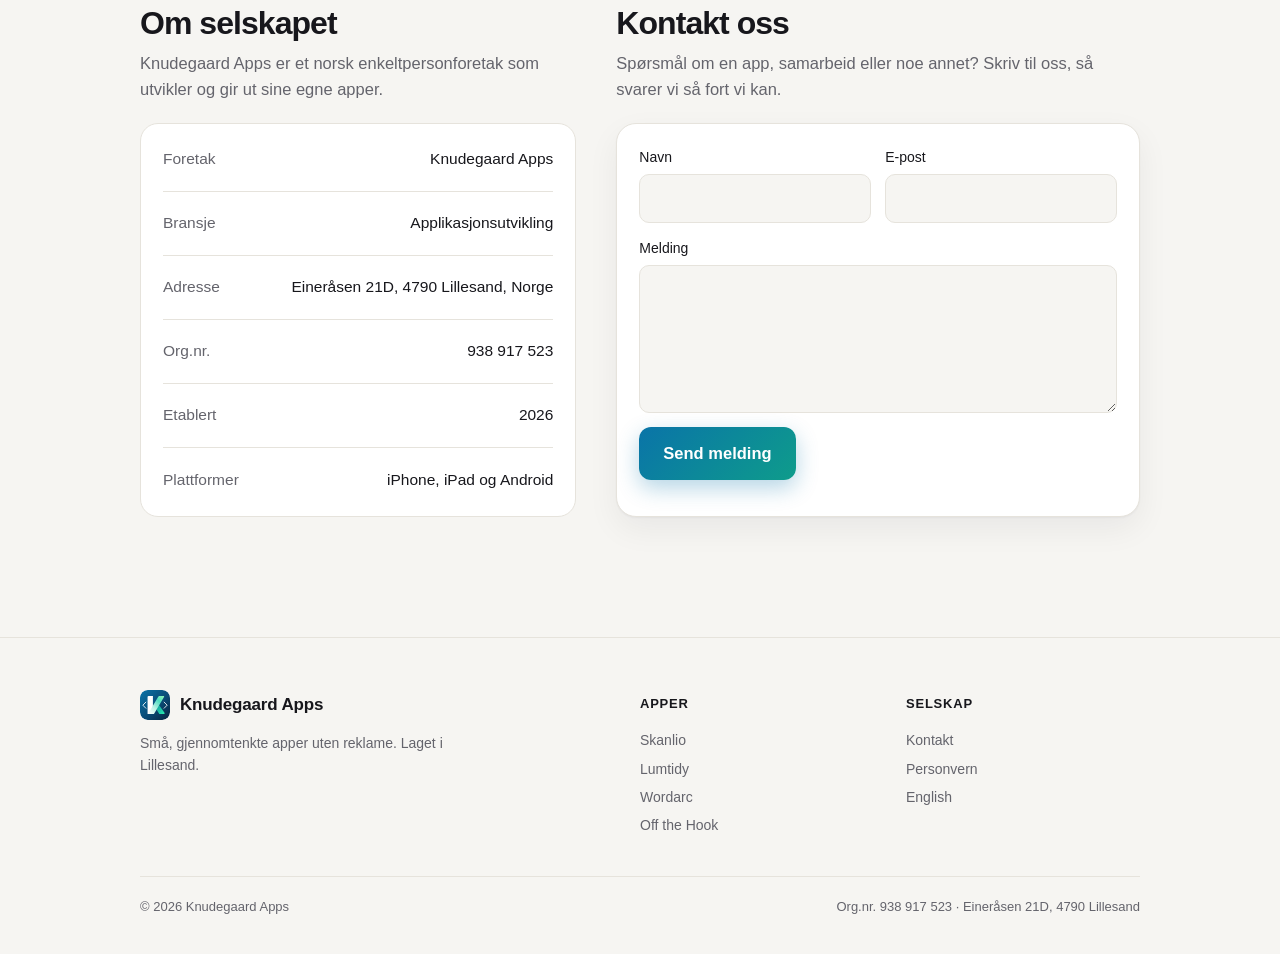
==== commit cdd86ce0: "Bryter for lyst/mørkt utseende, valget huskes Co-Authored-By: Claude Opus 5.5 <noreply@anthropic.com" ====
--- a/index.html
+++ b/index.html
@@ -6,14 +6,15 @@
 <title>Knudegaard Apps – apputvikling i Lillesand</title>
 <meta name="description" content="Knudegaard Apps utvikler apper for iPhone, iPad og Android. Gjennomtenkte apper uten reklame og uten unødvendig datainnsamling.">
 <meta name="theme-color" content="#071c31">
+<script>try{var m=localStorage.getItem('theme');if(m)document.documentElement.dataset.theme=m}catch(e){}</script>
 <link rel="icon" href="assets/favicon.svg" type="image/svg+xml"><link rel="apple-touch-icon" href="assets/apple-touch-icon.png">
-<link rel="stylesheet" href="style.css?v=6">
+<link rel="stylesheet" href="style.css?v=8">
 <script type="application/ld+json">{"@context":"https://schema.org","@type":"Organization","name":"Knudegaard Apps","address":{"@type":"PostalAddress","streetAddress":"Eineråsen 21D","postalCode":"4790","addressLocality":"Lillesand","addressCountry":"NO"},"identifier":"938917523"}</script>
 </head>
 <body>
 <header class="topbar"><div class="wrap bar">
   <a class="brand" href="./"><img class="mark" src="assets/logo.svg" alt="" width="30" height="30">Knudegaard Apps</a>
-  <nav><a class="hide-sm" href="#apper">Apper</a><a class="hide-sm" href="#selskap">Om oss</a><a class="hide-sm" href="#kontakt">Kontakt</a><a class="lang" href="en/">English</a></nav>
+  <nav><a class="hide-sm" href="#apper">Apper</a><a class="hide-sm" href="#selskap">Om oss</a><a class="hide-sm" href="#kontakt">Kontakt</a><button class="theme" type="button" aria-label="Bytt mellom lyst og mørkt utseende" title="Bytt mellom lyst og mørkt utseende"><svg class="moon" viewBox="0 0 24 24" fill="none" stroke="currentColor" stroke-width="1.8" stroke-linecap="round" stroke-linejoin="round"><path d="M20 14.5A8 8 0 0 1 9.5 4a8 8 0 1 0 10.5 10.5z"/></svg><svg class="sun" viewBox="0 0 24 24" fill="none" stroke="currentColor" stroke-width="1.8" stroke-linecap="round"><circle cx="12" cy="12" r="4"/><path d="M12 2.5v2M12 19.5v2M2.5 12h2M19.5 12h2M5.3 5.3l1.4 1.4M17.3 17.3l1.4 1.4M5.3 18.7l1.4-1.4M17.3 6.7l1.4-1.4"/></svg></button><a class="lang" href="en/">English</a></nav>
 </div></header>
 <section class="hero">
   <div class="blob b1"></div><div class="blob b2"></div><div class="blob b3"></div>
@@ -92,6 +93,11 @@
   <div class="fbottom"><span>© 2026 Knudegaard Apps</span><span>Org.nr. 938 917 523 · Eineråsen 21D, 4790 Lillesand</span></div>
 </div></footer>
 <script>
+document.querySelector('.theme').addEventListener('click', () => {
+  const r = document.documentElement, dark = r.dataset.theme ? r.dataset.theme === 'dark' : matchMedia('(prefers-color-scheme: dark)').matches;
+  r.dataset.theme = dark ? 'light' : 'dark';
+  try { localStorage.setItem('theme', r.dataset.theme); } catch (e) {}
+});
 const tb = document.querySelector('.topbar'), onS = () => tb.classList.toggle('scrolled', scrollY > 12); addEventListener('scroll', onS, { passive: true }); onS();
 const io = 'IntersectionObserver' in window ? new IntersectionObserver((es) => es.forEach(e => { if (e.isIntersecting) { e.target.classList.add('in'); io.unobserve(e.target); } }), { threshold: 0.12 }) : null;
 document.querySelectorAll('.reveal').forEach(el => io ? io.observe(el) : el.classList.add('in'));
--- a/style.css
+++ b/style.css
@@ -8,9 +8,11 @@
   --accent2: #0e9c8b;
   --hero: #071c31;
 }
+:root { color-scheme: light; }
 @media (prefers-color-scheme: dark) {
-  :root { --bg: #0d0d12; --card: #17171e; --text: #f1f1f5; --muted: #9b9ba6; --line: #26262f; --accent: #4cc3e6; --accent2: #2cefb0; }
+  :root:not([data-theme="light"]) { --bg: #0d0d12; --card: #17171e; --text: #f1f1f5; --muted: #9b9ba6; --line: #26262f; --accent: #4cc3e6; --accent2: #2cefb0; color-scheme: dark; }
 }
+:root[data-theme="dark"] { --bg: #0d0d12; --card: #17171e; --text: #f1f1f5; --muted: #9b9ba6; --line: #26262f; --accent: #4cc3e6; --accent2: #2cefb0; color-scheme: dark; }
 * { box-sizing: border-box; }
 html { -webkit-text-size-adjust: 100%; scroll-behavior: smooth; }
 body {
@@ -38,6 +40,17 @@
 .topbar nav a { color: rgba(255,255,255,.78); text-decoration: none; font-size: 15px; font-weight: 500; transition: color .2s; }
 .topbar nav a:hover { color: #fff; }
 .topbar nav .lang { color: #fff; }
+.theme { display: inline-grid; place-items: center; width: 34px; height: 34px; padding: 0; border-radius: 99px; cursor: pointer; color: #fff;
+  background: transparent; border: 1px solid rgba(255,255,255,.25); transition: background .2s; }
+.theme:hover { background: rgba(255,255,255,.1); }
+.theme svg { width: 17px; height: 17px; }
+.theme .sun { display: none; }
+:root[data-theme="dark"] .theme .sun { display: block; }
+:root[data-theme="dark"] .theme .moon { display: none; }
+@media (prefers-color-scheme: dark) {
+  :root:not([data-theme="light"]) .theme .sun { display: block; }
+  :root:not([data-theme="light"]) .theme .moon { display: none; }
+}
 .brand { font-weight: 700; font-size: 17px; letter-spacing: -0.01em; text-decoration: none; color: inherit; display: flex; align-items: center; gap: 10px; }
 .mark { width: 30px; height: 30px; border-radius: 8px; display: block; }
 .lang { font-size: 14px !important; color: rgba(255,255,255,.85); text-decoration: none; border: 1px solid rgba(255,255,255,.25); padding: 5px 12px; border-radius: 99px; backdrop-filter: blur(8px); }
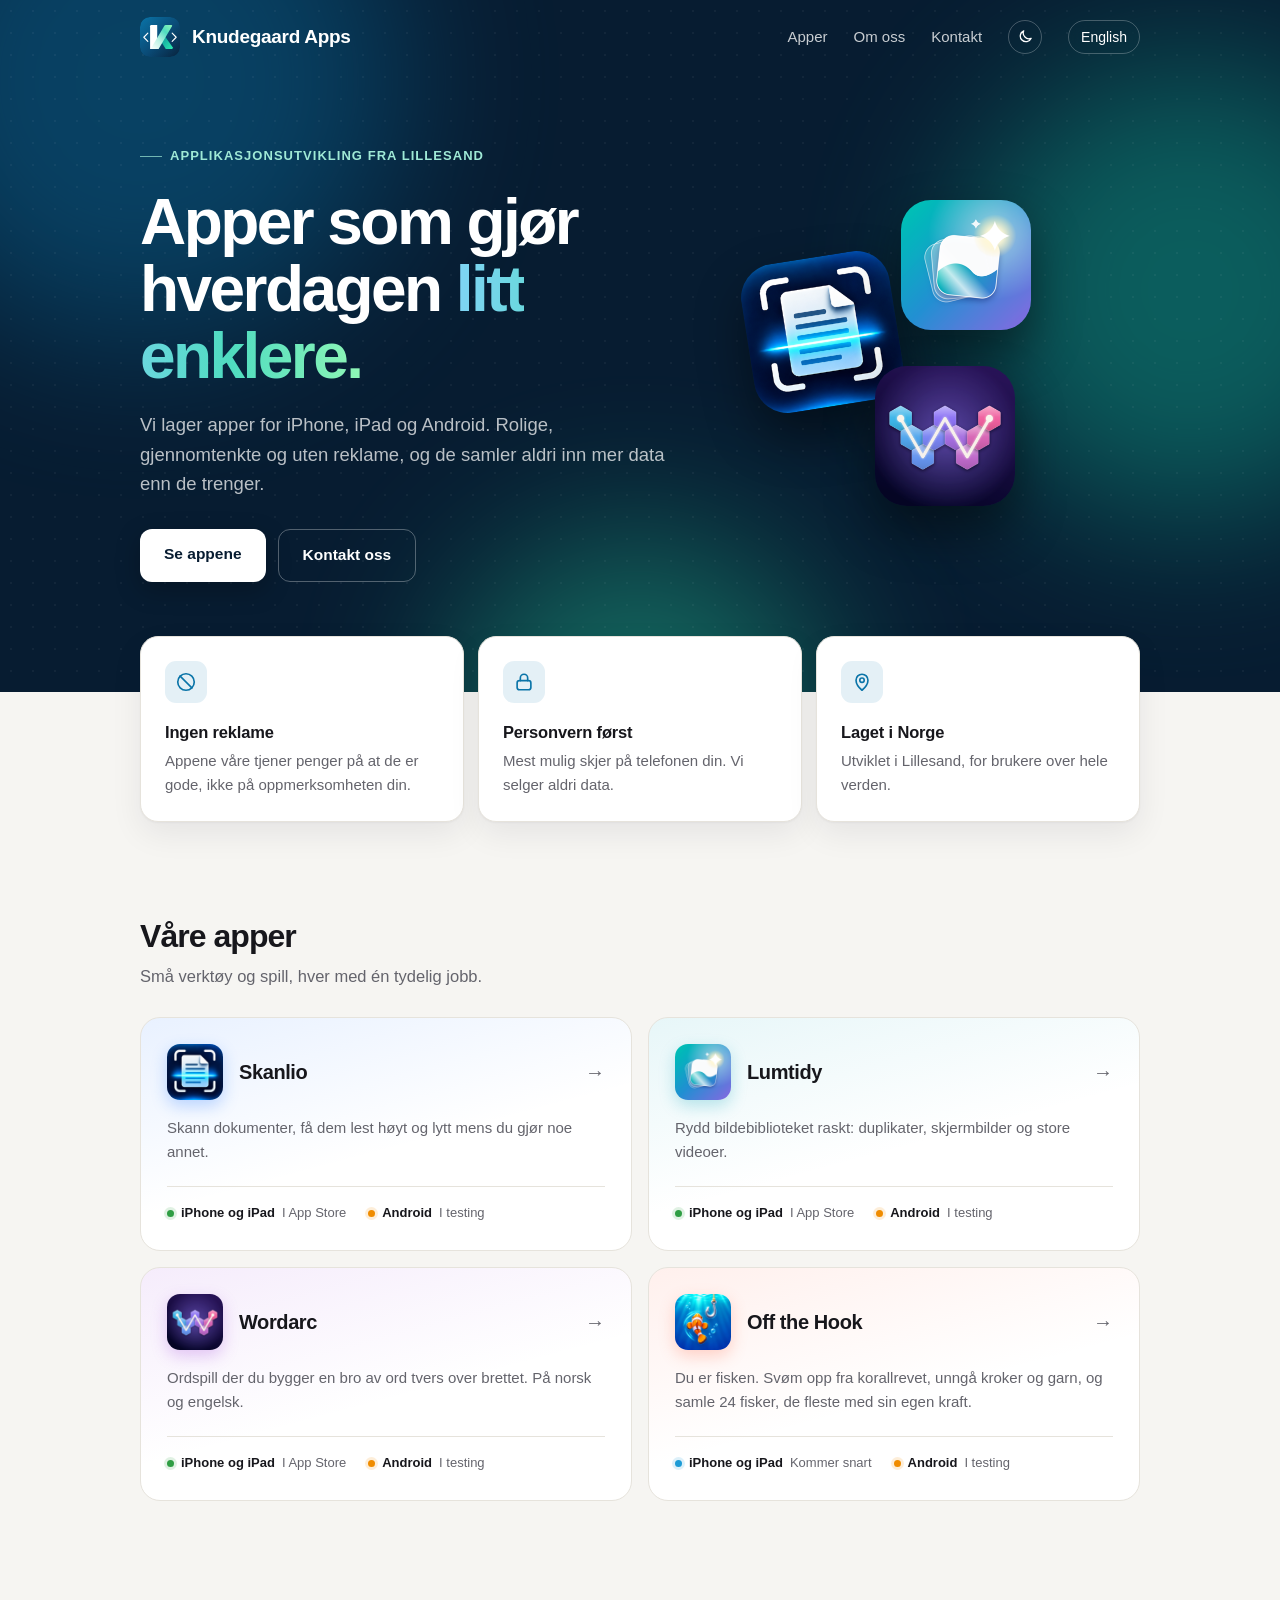
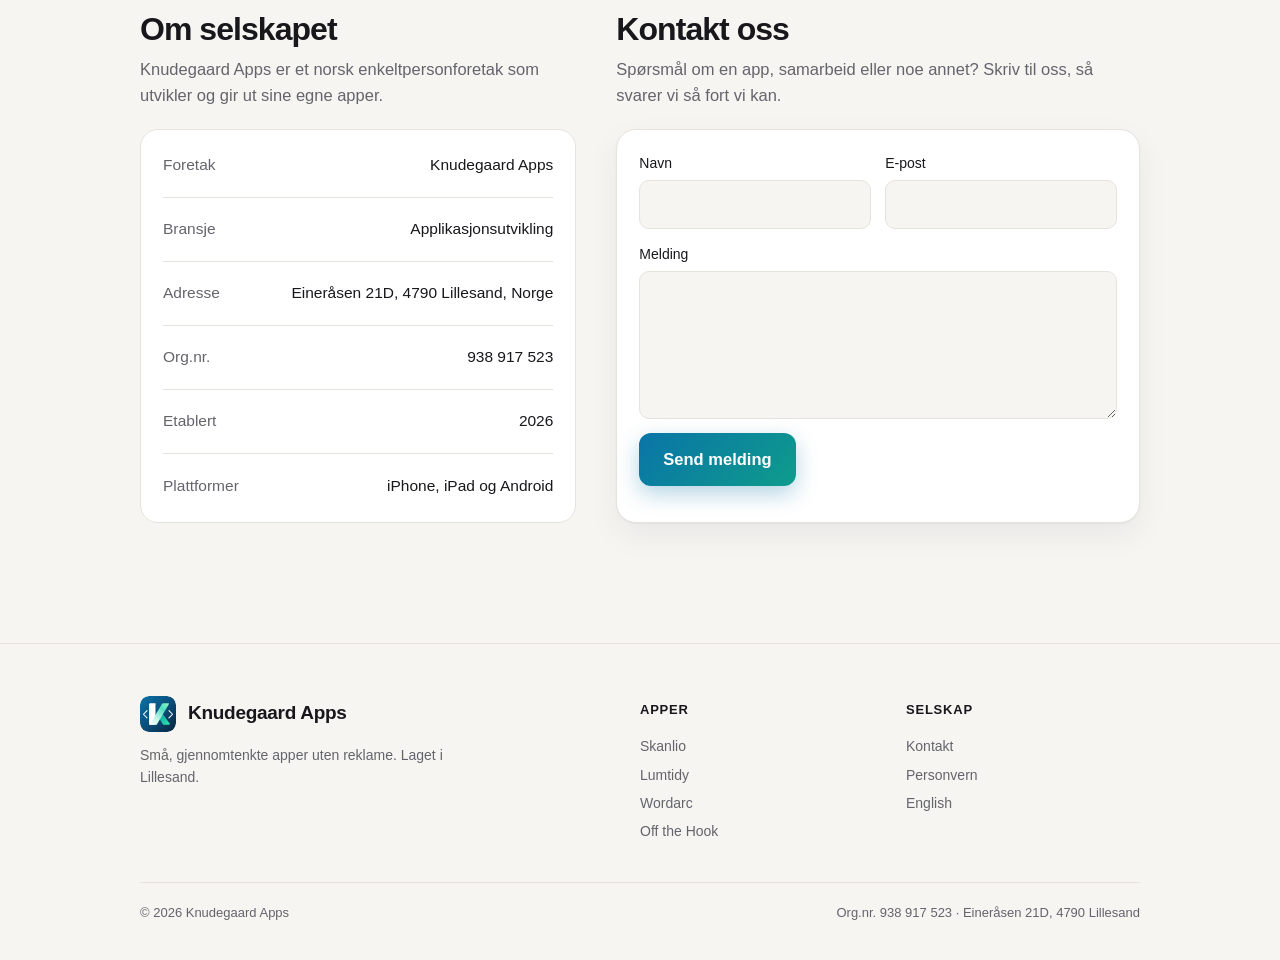
==== commit c7bb4dac: "Større logo og firmanavn i toppmeny og bunntekst, tilpasset små skjermer Co-Authored-By: Claude Opus" ====
--- a/index.html
+++ b/index.html
@@ -8,12 +8,12 @@
 <meta name="theme-color" content="#071c31">
 <script>try{var m=localStorage.getItem('theme');if(m)document.documentElement.dataset.theme=m}catch(e){}</script>
 <link rel="icon" href="assets/favicon.svg" type="image/svg+xml"><link rel="apple-touch-icon" href="assets/apple-touch-icon.png">
-<link rel="stylesheet" href="style.css?v=8">
+<link rel="stylesheet" href="style.css?v=9">
 <script type="application/ld+json">{"@context":"https://schema.org","@type":"Organization","name":"Knudegaard Apps","address":{"@type":"PostalAddress","streetAddress":"Eineråsen 21D","postalCode":"4790","addressLocality":"Lillesand","addressCountry":"NO"},"identifier":"938917523"}</script>
 </head>
 <body>
 <header class="topbar"><div class="wrap bar">
-  <a class="brand" href="./"><img class="mark" src="assets/logo.svg" alt="" width="30" height="30">Knudegaard Apps</a>
+  <a class="brand" href="./"><img class="mark" src="assets/logo.svg" alt="" width="40" height="40">Knudegaard Apps</a>
   <nav><a class="hide-sm" href="#apper">Apper</a><a class="hide-sm" href="#selskap">Om oss</a><a class="hide-sm" href="#kontakt">Kontakt</a><button class="theme" type="button" aria-label="Bytt mellom lyst og mørkt utseende" title="Bytt mellom lyst og mørkt utseende"><svg class="moon" viewBox="0 0 24 24" fill="none" stroke="currentColor" stroke-width="1.8" stroke-linecap="round" stroke-linejoin="round"><path d="M20 14.5A8 8 0 0 1 9.5 4a8 8 0 1 0 10.5 10.5z"/></svg><svg class="sun" viewBox="0 0 24 24" fill="none" stroke="currentColor" stroke-width="1.8" stroke-linecap="round"><circle cx="12" cy="12" r="4"/><path d="M12 2.5v2M12 19.5v2M2.5 12h2M19.5 12h2M5.3 5.3l1.4 1.4M17.3 17.3l1.4 1.4M5.3 18.7l1.4-1.4M17.3 6.7l1.4-1.4"/></svg></button><a class="lang" href="en/">English</a></nav>
 </div></header>
 <section class="hero">
@@ -86,7 +86,7 @@
 </main>
 <footer class="site"><div class="wrap">
   <div class="fgrid">
-    <div class="fbrand"><a class="brand" href="./"><img class="mark" src="assets/logo.svg" alt="" width="28" height="28">Knudegaard Apps</a><p>Små, gjennomtenkte apper uten reklame. Laget i Lillesand.</p></div>
+    <div class="fbrand"><a class="brand" href="./"><img class="mark" src="assets/logo.svg" alt="" width="36" height="36">Knudegaard Apps</a><p>Små, gjennomtenkte apper uten reklame. Laget i Lillesand.</p></div>
     <div><h4>Apper</h4><a href="https://skanlio.app/">Skanlio</a><a href="https://lumtidy.app/">Lumtidy</a><a href="https://wordarc.app/">Wordarc</a><a href="offthehook/">Off the Hook</a></div>
     <div><h4>Selskap</h4><a href="#kontakt">Kontakt</a><a href="personvern.html">Personvern</a><a href="en/">English</a></div>
   </div>
--- a/style.css
+++ b/style.css
@@ -24,7 +24,7 @@
 .wrap { max-width: 1040px; margin: 0 auto; padding: 0 20px; }
 
 /* Topp */
-.hero { position: relative; overflow: hidden; background: var(--hero); color: #fff; padding: 68px 0 110px; isolation: isolate; }
+.hero { position: relative; overflow: hidden; background: var(--hero); color: #fff; padding: 74px 0 110px; isolation: isolate; }
 .blob { position: absolute; border-radius: 50%; filter: blur(80px); opacity: .42; z-index: -1; animation: drift 18s ease-in-out infinite alternate; }
 .b1 { width: 520px; height: 520px; background: #0a74a8; top: -180px; left: -120px; }
 .b2 { width: 460px; height: 460px; background: #12b89a; top: 60px; right: -140px; animation-delay: -6s; }
@@ -35,7 +35,7 @@
 header { padding: 26px 0 0; display: flex; justify-content: space-between; align-items: center; gap: 12px; }
 .topbar { display: block; position: fixed; top: 0; left: 0; right: 0; z-index: 50; color: #fff; padding: 0; transition: background .25s, box-shadow .25s, border-color .25s; border-bottom: 1px solid transparent; }
 .topbar.scrolled { background: rgba(7,28,49,.82); backdrop-filter: saturate(160%) blur(14px); -webkit-backdrop-filter: saturate(160%) blur(14px); border-bottom-color: rgba(255,255,255,.08); }
-.bar { height: 68px; display: flex; align-items: center; justify-content: space-between; gap: 16px; }
+.bar { height: 74px; display: flex; align-items: center; justify-content: space-between; gap: 16px; }
 .topbar nav { display: flex; align-items: center; gap: 26px; }
 .topbar nav a { color: rgba(255,255,255,.78); text-decoration: none; font-size: 15px; font-weight: 500; transition: color .2s; }
 .topbar nav a:hover { color: #fff; }
@@ -51,8 +51,9 @@
   :root:not([data-theme="light"]) .theme .sun { display: block; }
   :root:not([data-theme="light"]) .theme .moon { display: none; }
 }
-.brand { font-weight: 700; font-size: 17px; letter-spacing: -0.01em; text-decoration: none; color: inherit; display: flex; align-items: center; gap: 10px; }
-.mark { width: 30px; height: 30px; border-radius: 8px; display: block; }
+.brand { font-weight: 700; font-size: 19px; letter-spacing: -0.015em; text-decoration: none; color: inherit; display: flex; align-items: center; gap: 12px; white-space: nowrap; }
+.mark { width: 40px; height: 40px; border-radius: 10px; display: block; }
+.fbrand .mark { width: 36px; height: 36px; border-radius: 9px; }
 .lang { font-size: 14px !important; color: rgba(255,255,255,.85); text-decoration: none; border: 1px solid rgba(255,255,255,.25); padding: 5px 12px; border-radius: 99px; backdrop-filter: blur(8px); }
 .herogrid { display: grid; grid-template-columns: 1.25fr 1fr; gap: 40px; align-items: center; padding-top: 64px; }
 .eyebrow { display: inline-flex; align-items: center; gap: 8px; margin: 0 0 22px; font-size: 13px; font-weight: 600; letter-spacing: .08em; text-transform: uppercase; color: #9fe9d6; }
@@ -188,7 +189,19 @@
   .fbrand { grid-column: 1 / -1; }
 }
 @media (max-width: 520px) {
+  .topbar .brand { font-size: 17px; gap: 10px; }
+  .topbar .mark { width: 34px; height: 34px; border-radius: 9px; }
+  .topbar nav { gap: 10px; }
   .row2 { grid-template-columns: 1fr; }
   .facts div, .twocol .facts div { flex-direction: column; gap: 2px; align-items: flex-start; }
   .facts dd { text-align: left; }
 }
+@media (max-width: 360px) {
+  .topbar .wrap { padding: 0 14px; }
+  .topbar .brand { font-size: 15.5px; gap: 8px; }
+  .topbar .lang { font-size: 13px !important; }
+  .topbar .mark { width: 30px; height: 30px; border-radius: 8px; }
+  .topbar nav { gap: 8px; }
+  .topbar .lang { padding: 5px 10px; }
+  .theme { width: 32px; height: 32px; }
+}
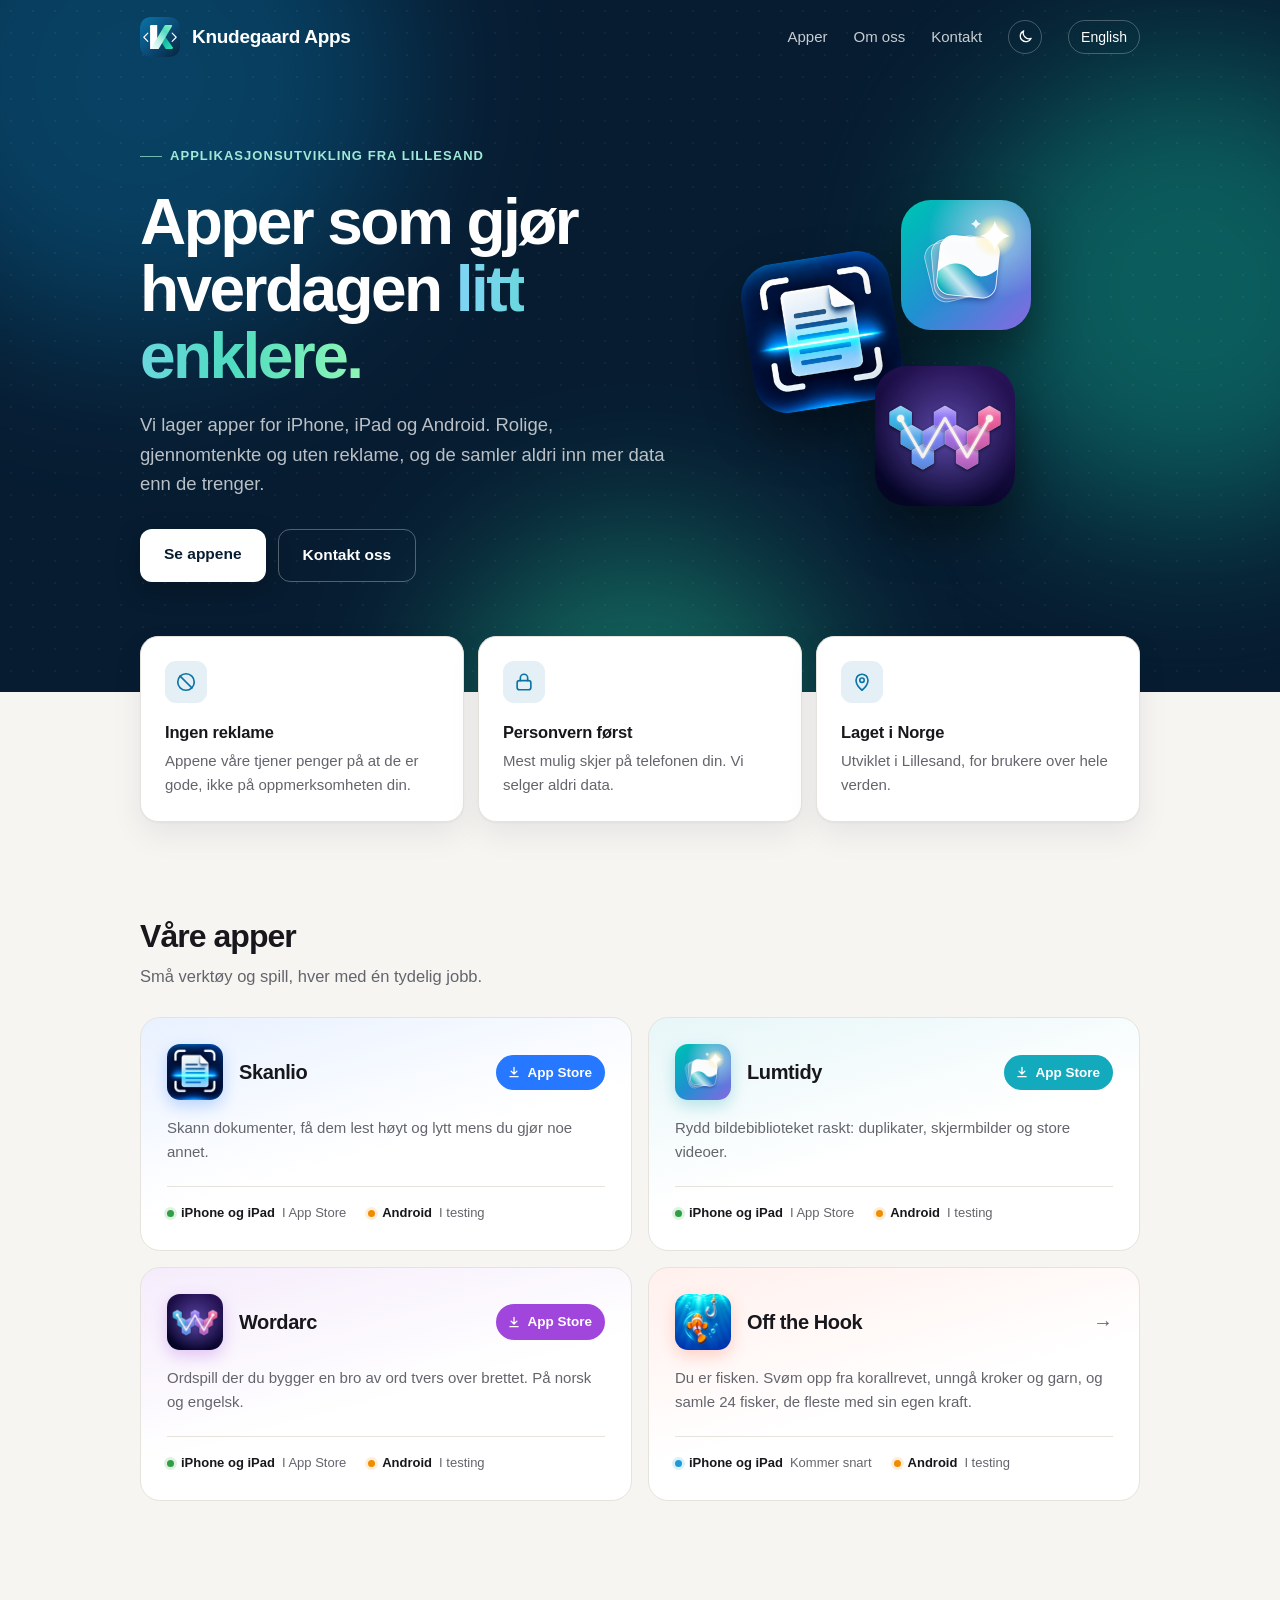
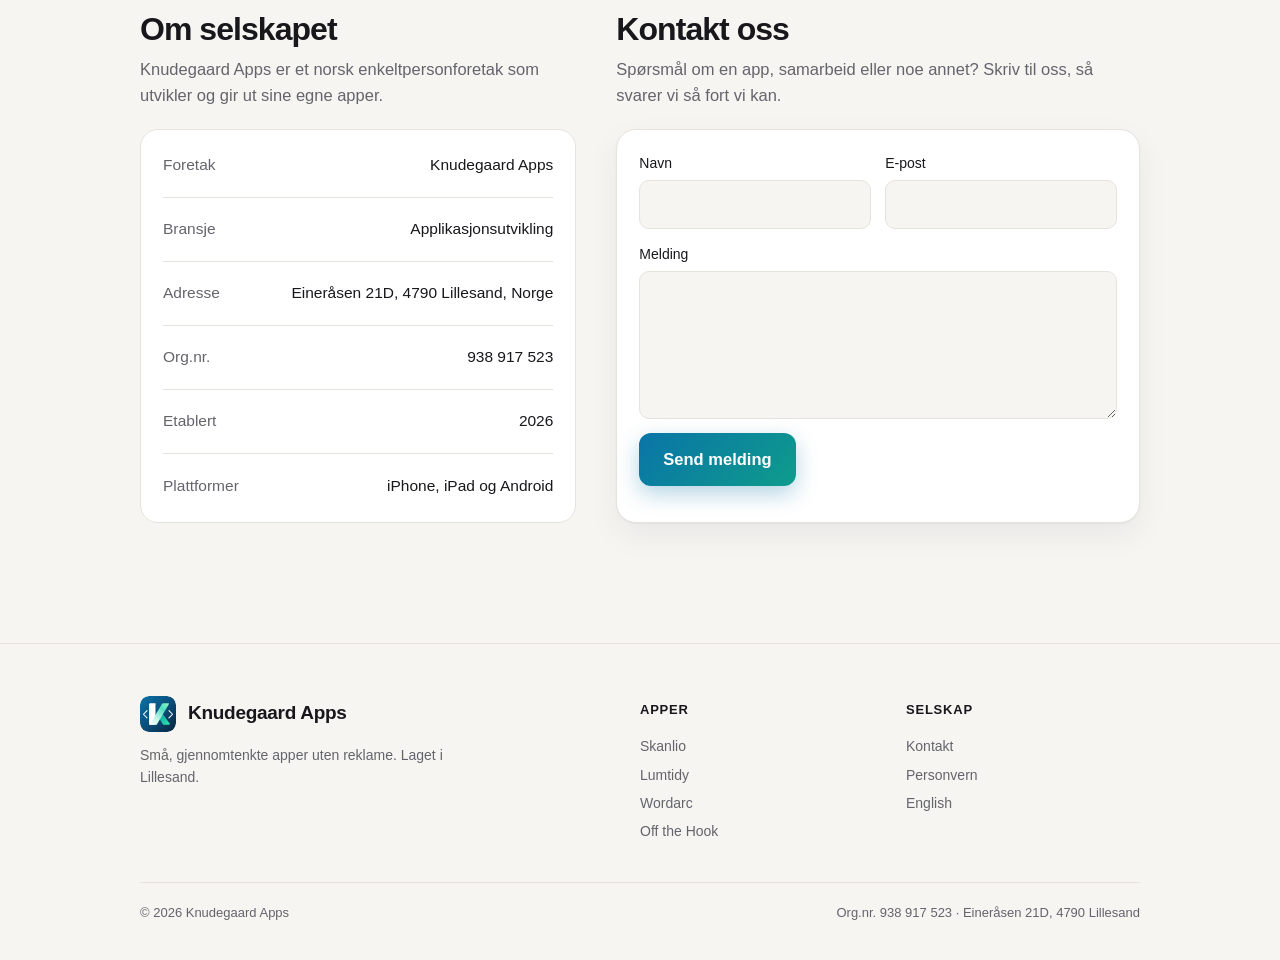
==== commit 1c9d2bd6: "App Store-knapp på appkortene Co-Authored-By: Claude Opus 5.5 <noreply@anthropic.com>" ====
--- a/index.html
+++ b/index.html
@@ -6,10 +6,15 @@
 <title>Knudegaard Apps – apputvikling i Lillesand</title>
 <meta name="description" content="Knudegaard Apps utvikler apper for iPhone, iPad og Android. Gjennomtenkte apper uten reklame og uten unødvendig datainnsamling.">
 <meta name="theme-color" content="#071c31">
+<meta property="og:type" content="website"><meta property="og:site_name" content="Knudegaard Apps"><meta property="og:locale" content="nb_NO">
+<meta property="og:url" content="https://knudegaard.no/"><meta property="og:title" content="Knudegaard Apps – apputvikling i Lillesand"><meta property="og:description" content="Knudegaard Apps utvikler apper for iPhone, iPad og Android. Gjennomtenkte apper uten reklame og uten unødvendig datainnsamling.">
+<meta property="og:image" content="https://knudegaard.no/assets/og.png"><meta property="og:image:width" content="1200"><meta property="og:image:height" content="630"><meta property="og:image:alt" content="Knudegaard Apps">
+<meta name="twitter:card" content="summary_large_image">
+<link rel="canonical" href="https://knudegaard.no/"><link rel="alternate" hreflang="nb" href="https://knudegaard.no/"><link rel="alternate" hreflang="en" href="https://knudegaard.no/en/"><link rel="alternate" hreflang="x-default" href="https://knudegaard.no/">
 <script>try{var m=localStorage.getItem('theme');if(m)document.documentElement.dataset.theme=m}catch(e){}</script>
 <link rel="icon" href="assets/favicon.svg" type="image/svg+xml"><link rel="apple-touch-icon" href="assets/apple-touch-icon.png">
-<link rel="stylesheet" href="style.css?v=9">
-<script type="application/ld+json">{"@context":"https://schema.org","@type":"Organization","name":"Knudegaard Apps","address":{"@type":"PostalAddress","streetAddress":"Eineråsen 21D","postalCode":"4790","addressLocality":"Lillesand","addressCountry":"NO"},"identifier":"938917523"}</script>
+<link rel="stylesheet" href="style.css?v=11">
+<script type="application/ld+json">{"@context":"https://schema.org","@type":"Organization","name":"Knudegaard Apps","url":"https://knudegaard.no/","logo":"https://knudegaard.no/brand/symbol-512.png","address":{"@type":"PostalAddress","streetAddress":"Eineråsen 21D","postalCode":"4790","addressLocality":"Lillesand","addressCountry":"NO"},"identifier":"938917523"}</script>
 </head>
 <body>
 <header class="topbar"><div class="wrap bar">
@@ -39,26 +44,26 @@
 
   <div class="sechead reveal" id="apper"><h2>Våre apper</h2><p class="sublead">Små verktøy og spill, hver med én tydelig jobb.</p></div>
   <div class="apps">
-    <a class="app skanlio reveal" href="https://skanlio.app/">
-  <div class="apphead"><img src="assets/skanlio.png" alt="" width="56" height="56"><strong>Skanlio</strong><span class="arrow" aria-hidden="true">→</span></div>
+    <div class="app skanlio reveal">
+  <div class="apphead"><img src="assets/skanlio.png" alt="" width="56" height="56"><a class="cardlink" href="https://skanlio.app/"><strong>Skanlio</strong></a><a class="store" href="https://apps.apple.com/app/id6831059399" aria-label="Last ned Skanlio i App Store"><svg viewBox="0 0 24 24" width="14" height="14" fill="none" stroke="currentColor" stroke-width="2.2" stroke-linecap="round" stroke-linejoin="round" aria-hidden="true"><path d="M12 4v11M7 10.5l5 5 5-5M5 20h14"/></svg>App Store</a></div>
   <p>Skann dokumenter, få dem lest høyt og lytt mens du gjør noe annet.</p>
   <ul class="plats"><li class="plat live"><span>iPhone og iPad</span><b>I App Store</b></li><li class="plat test"><span>Android</span><b>I testing</b></li></ul>
-</a>
-    <a class="app lumtidy reveal" href="https://lumtidy.app/">
-  <div class="apphead"><img src="assets/lumtidy.png" alt="" width="56" height="56"><strong>Lumtidy</strong><span class="arrow" aria-hidden="true">→</span></div>
+</div>
+    <div class="app lumtidy reveal">
+  <div class="apphead"><img src="assets/lumtidy.png" alt="" width="56" height="56"><a class="cardlink" href="https://lumtidy.app/"><strong>Lumtidy</strong></a><a class="store" href="https://apps.apple.com/app/id6837622107" aria-label="Last ned Lumtidy i App Store"><svg viewBox="0 0 24 24" width="14" height="14" fill="none" stroke="currentColor" stroke-width="2.2" stroke-linecap="round" stroke-linejoin="round" aria-hidden="true"><path d="M12 4v11M7 10.5l5 5 5-5M5 20h14"/></svg>App Store</a></div>
   <p>Rydd bildebiblioteket raskt: duplikater, skjermbilder og store videoer.</p>
   <ul class="plats"><li class="plat live"><span>iPhone og iPad</span><b>I App Store</b></li><li class="plat test"><span>Android</span><b>I testing</b></li></ul>
-</a>
-    <a class="app wordarc reveal" href="https://wordarc.app/">
-  <div class="apphead"><img src="assets/wordarc.png" alt="" width="56" height="56"><strong>Wordarc</strong><span class="arrow" aria-hidden="true">→</span></div>
+</div>
+    <div class="app wordarc reveal">
+  <div class="apphead"><img src="assets/wordarc.png" alt="" width="56" height="56"><a class="cardlink" href="https://wordarc.app/"><strong>Wordarc</strong></a><a class="store" href="https://apps.apple.com/app/id6838085353" aria-label="Last ned Wordarc i App Store"><svg viewBox="0 0 24 24" width="14" height="14" fill="none" stroke="currentColor" stroke-width="2.2" stroke-linecap="round" stroke-linejoin="round" aria-hidden="true"><path d="M12 4v11M7 10.5l5 5 5-5M5 20h14"/></svg>App Store</a></div>
   <p>Ordspill der du bygger en bro av ord tvers over brettet. På norsk og engelsk.</p>
   <ul class="plats"><li class="plat live"><span>iPhone og iPad</span><b>I App Store</b></li><li class="plat test"><span>Android</span><b>I testing</b></li></ul>
-</a>
-    <a class="app offthehook reveal" href="offthehook/">
-  <div class="apphead"><img src="assets/offthehook.png" alt="" width="56" height="56"><strong>Off the Hook</strong><span class="arrow" aria-hidden="true">→</span></div>
+</div>
+    <div class="app offthehook reveal">
+  <div class="apphead"><img src="assets/offthehook.png" alt="" width="56" height="56"><a class="cardlink" href="offthehook/"><strong>Off the Hook</strong></a><span class="arrow" aria-hidden="true">→</span></div>
   <p>Du er fisken. Svøm opp fra korallrevet, unngå kroker og garn, og samle 24 fisker, de fleste med sin egen kraft.</p>
   <ul class="plats"><li class="plat soon"><span>iPhone og iPad</span><b>Kommer snart</b></li><li class="plat test"><span>Android</span><b>I testing</b></li></ul>
-</a>
+</div>
   </div>
 
   <div class="twocol">
--- a/style.css
+++ b/style.css
@@ -95,13 +95,21 @@
   background: linear-gradient(165deg, rgba(var(--tint), .10), rgba(var(--tint), 0) 55%), var(--card);
   border: 1px solid var(--line); transition: transform .25s, box-shadow .25s, border-color .25s; }
 .app:hover { transform: translateY(-3px); border-color: rgba(var(--tint), .45); box-shadow: 0 18px 40px rgba(var(--tint), .16); }
+.app { position: relative; }
+.cardlink { flex: 1; color: inherit; text-decoration: none; }
+.cardlink::after { content: ""; position: absolute; inset: 0; border-radius: inherit; }
+.cardlink:focus-visible { outline: none; }
+.app:has(.cardlink:focus-visible) { outline: 2px solid rgb(var(--tint)); outline-offset: 2px; }
+.store { position: relative; z-index: 1; display: inline-flex; align-items: center; gap: 6px; flex: none; font-size: 13.5px; font-weight: 600; text-decoration: none;
+  color: #fff; background: rgb(var(--tint)); padding: 7px 13px 7px 11px; border-radius: 99px; transition: filter .2s, transform .2s; }
+.store:hover { filter: brightness(1.1); transform: translateY(-1px); }
 .app.skanlio { --tint: 37, 120, 255; }
 .app.lumtidy { --tint: 20, 170, 190; }
 .app.wordarc { --tint: 160, 70, 220; }
 .app.offthehook { --tint: 255, 107, 77; }
 .apphead { display: flex; align-items: center; gap: 16px; }
 .app img { width: 56px; height: 56px; border-radius: 13px; box-shadow: 0 6px 16px rgba(var(--tint), .28); flex: none; }
-.apphead strong { font-size: 20px; letter-spacing: -0.02em; font-weight: 700; flex: 1; }
+.apphead strong { font-size: 20px; letter-spacing: -0.02em; font-weight: 700; }
 .arrow { color: var(--muted); font-size: 20px; transition: transform .25s, color .25s; }
 .app:hover .arrow { transform: translateX(4px); color: rgb(var(--tint)); }
 .app p { margin: 16px 0 22px; color: var(--muted); font-size: 15px; flex: 1; }
@@ -154,9 +162,21 @@
 .fbottom { display: flex; flex-wrap: wrap; justify-content: space-between; gap: 6px 20px; padding: 20px 0 36px; border-top: 1px solid var(--line); font-size: 13px; }
 
 /* Personvernsider */
-body.plain header { color: var(--text); }
-body.plain .wrap { max-width: 760px; }
-.prose h1 { font-size: 38px; font-weight: 800; letter-spacing: -0.02em; margin: 56px 0 8px; }
+.topbar.solid { background: var(--hero); border-bottom-color: rgba(255,255,255,.08); }
+body.plain { display: flex; flex-direction: column; min-height: 100vh; }
+.wrap.prose { max-width: 760px; width: 100%; padding-top: 74px; flex: 1; }
+.prose h1 { font-size: 40px; font-weight: 800; letter-spacing: -0.03em; line-height: 1.1; margin: 64px 0 10px; }
+.prose p { margin: 0 0 16px; }
+.prose > p:last-child { margin-top: 28px; }
+.notfound { text-align: center; padding-bottom: 40px; }
+.notfound .code { margin: 80px 0 0; font-size: 96px; font-weight: 800; letter-spacing: -0.05em; line-height: 1;
+  background: linear-gradient(90deg, var(--accent), var(--accent2)); -webkit-background-clip: text; background-clip: text; color: transparent; }
+.notfound h1 { margin-top: 12px; }
+.notfound .sublead { margin: 0 auto 28px; }
+.notfound .ctas { justify-content: center; }
+.notfound .btn.primary { background: var(--hero); color: #fff; box-shadow: none; }
+.notfound .btn.ghost { color: var(--text); border: 1px solid var(--line); }
+body.plain footer.site { margin-top: 80px; }
 
 /* Inn ved scroll */
 .reveal { opacity: 0; transform: translateY(18px); transition: opacity .6s ease, transform .6s ease; }
